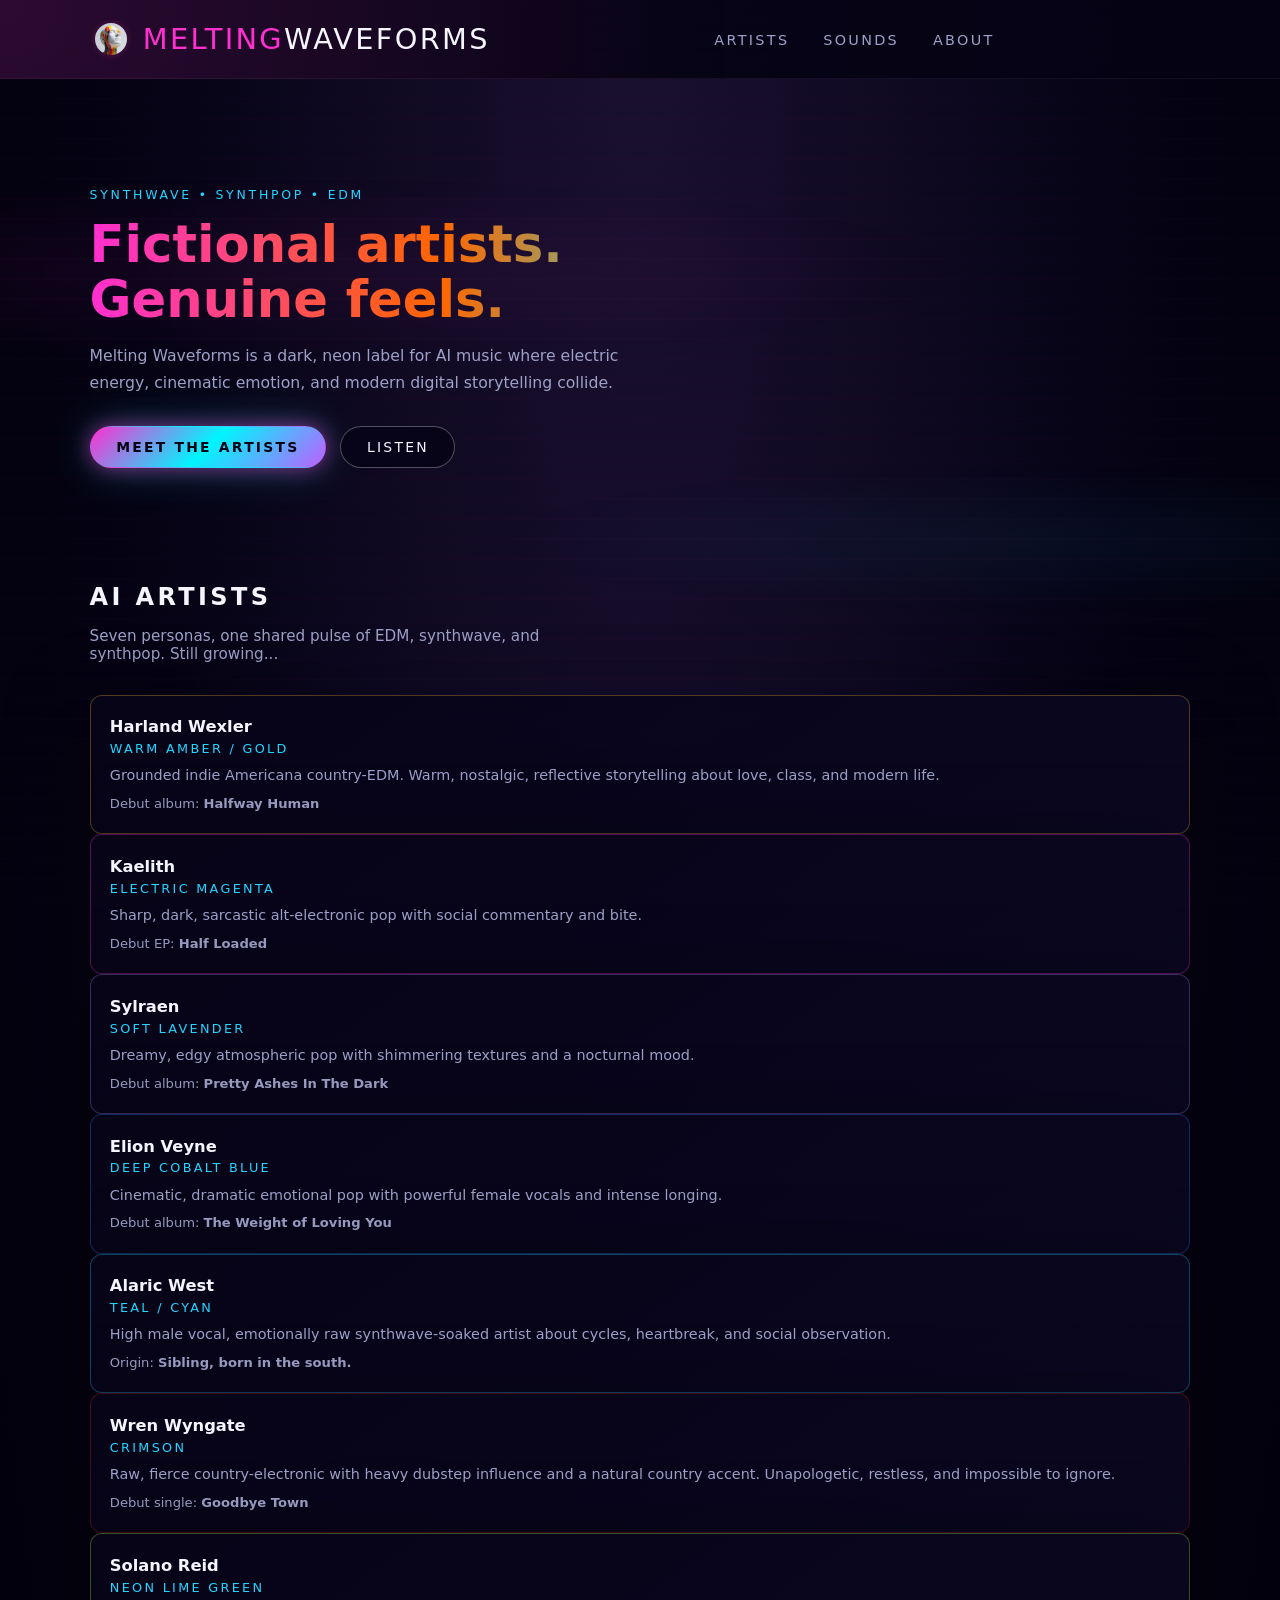
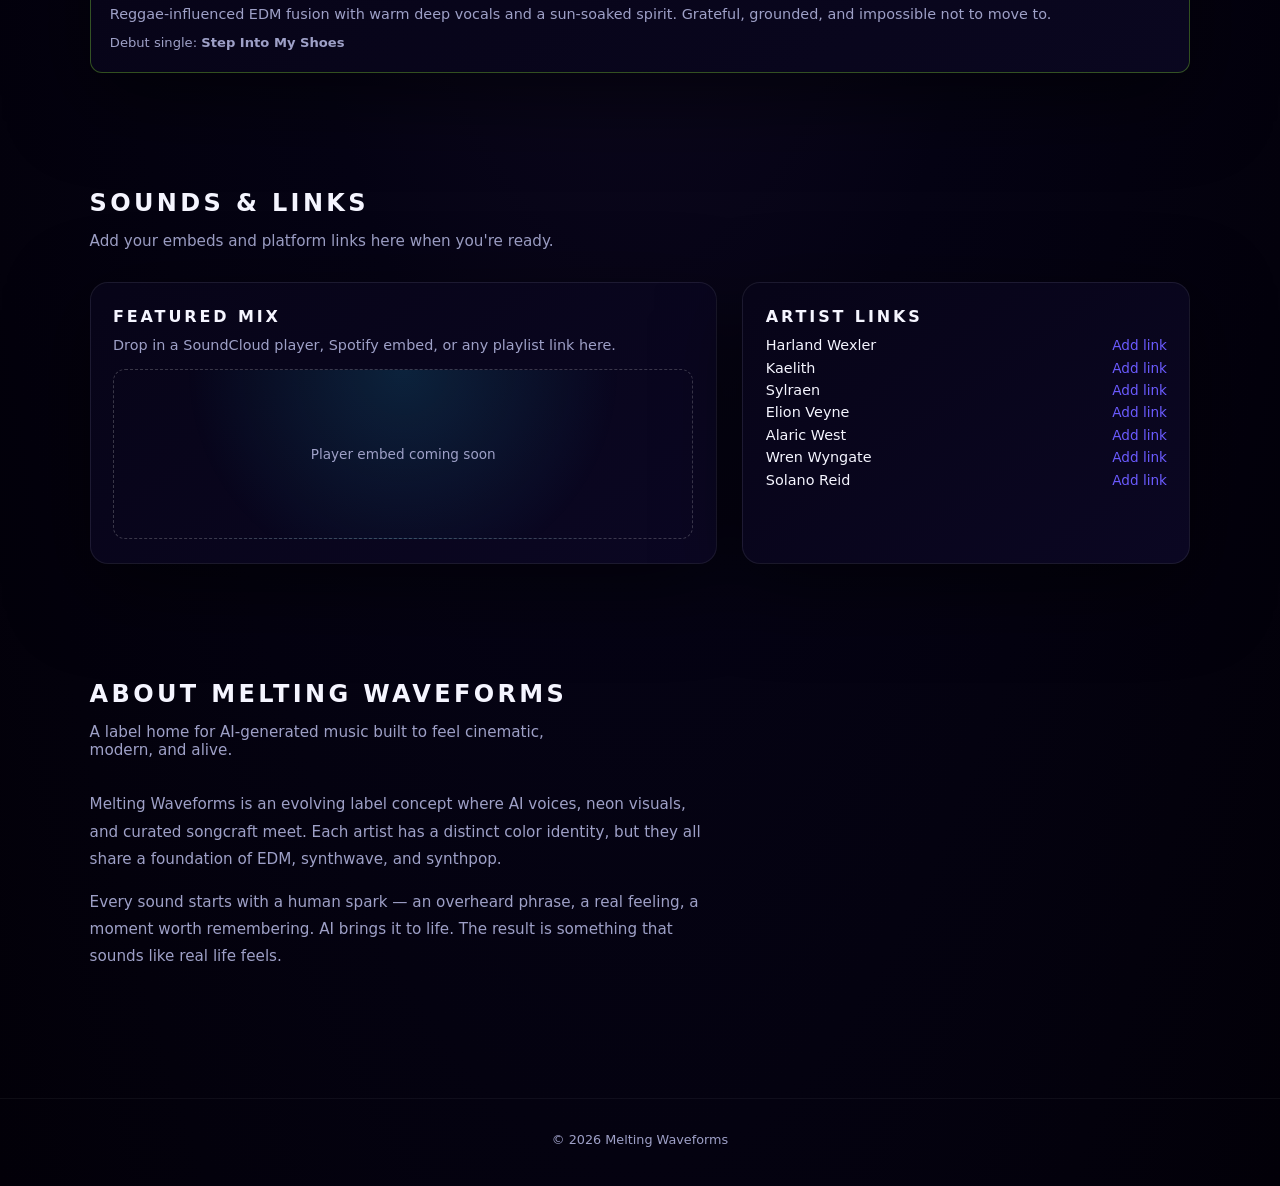
==== index.html @ a0c640c0 "Update index.html" ====
<!DOCTYPE html>
<html lang="en">
<head>
  <meta charset="UTF-8" />
  <meta name="viewport" content="width=device-width, initial-scale=1.0" />
  <title>Melting Waveforms</title>
  <meta name="description" content="Melting Waveforms exists somewhere between neon and static — a fictional(AI) label housing artists who sound like real life feels. Electronic at the core, human at the heart." />
  <link rel="stylesheet" href="styles.css" />
  <link rel="preconnect" href="https://fonts.googleapis.com">
  <link rel="preconnect" href="https://fonts.gstatic.com" crossorigin>
  <link href="https://fonts.googleapis.com/css2?family=Space+Grotesk:wght@400;500;700&family=Oxanium:wght@500;700&display=swap" rel="stylesheet">
</head>
<body>
  <div class="bg-grid"></div>
  <div class="bg-glow bg-glow-1"></div>
  <div class="bg-glow bg-glow-2"></div>

  <header class="site-header">
    <a class="logo" href="#top" aria-label="Melting Waveforms home">
      <img src="logo.png" alt="Melting Waveforms logo" class="logo-img" style="height: 42px; width: auto;" />
      <span>Melting</span> Waveforms
    </a>
    <nav class="nav">
      <a href="#artists">Artists</a>
      <a href="#sounds">Sounds</a>
      <a href="#about">About</a>
    </nav>
  </header>

  <main>
    <section class="hero" id="top">
      <div class="hero-content">
        <p class="tagline">Synthwave • Synthpop • EDM</p>
        <h1 class="hero-title">Fictional artists. Genuine feels.</h1>
        <p class="hero-subtitle">
          Melting Waveforms is a dark, neon label for AI music where electric energy,
          cinematic emotion, and modern digital storytelling collide.
        </p>
        <div class="hero-cta">
          <a class="btn primary" href="#artists">Meet the artists</a>
          <a class="btn ghost" href="#sounds">Listen</a>
        </div>
      </div>
    </section>

    <section class="artists" id="artists">
      <h2 class="section-title">AI Artists</h2>
      <p class="section-subtitle">
        Seven personas, one shared pulse of EDM, synthwave, and synthpop. Still growing...
      </p>

      <a href="harland.html" style="text-decoration: none; color: inherit;">
        <article class="artist-card artist-harland">
        <h3>Harland Wexler</h3>
        <p class="artist-tag">Warm amber / gold</p>
        <p class="artist-desc">
        Grounded indie Americana country-EDM. Warm, nostalgic, reflective storytelling
        about love, class, and modern life.
        </p>
        <p class="artist-meta">Debut album: <strong>Halfway Human</strong></p>
        </article>
      </a>
      <a href="kaelith.html" style="text-decoration: none; color: inherit;">
        <article class="artist-card artist-kaelith">
          <h3>Kaelith</h3>
          <p class="artist-tag">Electric magenta</p>
          <p class="artist-desc">
            Sharp, dark, sarcastic alt-electronic pop with social commentary and bite.
          </p>
          <p class="artist-meta">Debut EP: <strong>Half Loaded</strong></p>
        </article>
        </a>
        
        <article class="artist-card artist-sylraen">
          <h3>Sylraen</h3>
          <p class="artist-tag">Soft lavender</p>
          <p class="artist-desc">
            Dreamy, edgy atmospheric pop with shimmering textures and a nocturnal mood.
          </p>
          <p class="artist-meta">Debut album: <strong>Pretty Ashes In The Dark</strong></p>
        </article>

        <article class="artist-card artist-elion">
          <h3>Elion Veyne</h3>
          <p class="artist-tag">Deep cobalt blue</p>
          <p class="artist-desc">
            Cinematic, dramatic emotional pop with powerful female vocals and intense longing.
          </p>
          <p class="artist-meta">Debut album: <strong>The Weight of Loving You</strong></p>
        </article>
        <a href="alaric.html" style="text-decoration: none; color: inherit;">
        <article class="artist-card artist-alaric">
          <h3>Alaric West</h3>
          <p class="artist-tag">Teal / cyan</p>
          <p class="artist-desc">
            High male vocal, emotionally raw synthwave-soaked artist about cycles, heartbreak,
            and social observation.
          </p>
          <p class="artist-meta">Origin: <strong>Sibling, born in the south.</strong></p>
        </article>
        </a>
        <a href="wren.html" style="text-decoration: none; color: inherit;">
        <article class="artist-card artist-wren">
          <h3>Wren Wyngate</h3>
          <p class="artist-tag">Crimson</p>
          <p class="artist-desc">
            Raw, fierce country-electronic with heavy dubstep influence and a natural
            country accent. Unapologetic, restless, and impossible to ignore.
          </p>
          <p class="artist-meta">Debut single: <strong>Goodbye Town</strong></p>
        </article>
        </a>

        <article class="artist-card artist-solano">
          <h3>Solano Reid</h3>
          <p class="artist-tag">Neon lime green</p>
          <p class="artist-desc">
            Reggae-influenced EDM fusion with warm deep vocals and a sun-soaked spirit.
            Grateful, grounded, and impossible not to move to.
          </p>
          <p class="artist-meta">Debut single: <strong>Step Into My Shoes</strong></p>
        </article>
      </div>
    </section>

    <section class="sounds" id="sounds">
      <h2 class="section-title">Sounds & Links</h2>
      <p class="section-subtitle">
        Add your embeds and platform links here when you're ready.
      </p>

      <div class="sounds-layout">
        <div class="sounds-panel">
          <h3>Featured mix</h3>
          <p>
            Drop in a SoundCloud player, Spotify embed, or any playlist link here.
          </p>
          <div class="player-placeholder">
            <span>Player embed coming soon</span>
          </div>
        </div>

        <div class="link-list">
          <h3>Artist links</h3>
          <ul>
            <li><span>Harland Wexler</span> <a href="#">Add link</a></li>
            <li><span>Kaelith</span> <a href="#">Add link</a></li>
            <li><span>Sylraen</span> <a href="#">Add link</a></li>
            <li><span>Elion Veyne</span> <a href="#">Add link</a></li>
            <li><span>Alaric West</span> <a href="#">Add link</a></li>
            <li><span>Wren Wyngate</span> <a href="#">Add link</a></li>
            <li><span>Solano Reid</span> <a href="#">Add link</a></li>
          </ul>
        </div>
      </div>
    </section>

    <section class="about" id="about">
      <h2 class="section-title">About Melting Waveforms</h2>
      <p class="section-subtitle">
        A label home for AI-generated music built to feel cinematic, modern, and alive.
      </p>
      <p class="about-text">
        Melting Waveforms is an evolving label concept where AI voices, neon visuals,
        and curated songcraft meet. Each artist has a distinct color identity, but they all
        share a foundation of EDM, synthwave, and synthpop.
      </p>
      <p class="about-text">
        Every sound starts with a human spark — an overheard phrase, a real feeling,
        a moment worth remembering. AI brings it to life. The result is something that
        sounds like real life feels.
      </p>
    </section>
  </main>

  <footer class="site-footer">
    <p>© <span id="year"></span> Melting Waveforms</p>
  </footer>

  <script>
    document.getElementById('year').textContent = new Date().getFullYear();

    const glow = document.createElement('div');
    glow.style.cssText = `
      position: fixed;
      width: 320px;
      height: 320px;
      border-radius: 50%;
      pointer-events: none;
      z-index: 9999;
      transform: translate(-50%, -50%);
      background: radial-gradient(circle, rgba(255,47,208,0.12) 0%, rgba(107,91,255,0.07) 40%, transparent 70%);
      transition: opacity 0.3s ease;
      opacity: 0;
    `;
    document.body.appendChild(glow);

    document.addEventListener('mousemove', (e) => {
      glow.style.left = e.clientX + 'px';
      glow.style.top = e.clientY + 'px';
      glow.style.opacity = '1';
    });

    document.addEventListener('mouseleave', () => {
      glow.style.opacity = '0';
    });
  </script>
</body>
</html>
---- styles.css ----
:root {
  --bg: #050314;
  --bg-alt: #09071f;
  --accent-1: #ff2fd0;
  --accent-2: #6b5bff;
  --accent-3: #23d5ff;
  --text: #f5f5ff;
  --muted: #9ea0c7;
  --border-subtle: rgba(255, 255, 255, 0.08);
  --radius-lg: 18px;
  --radius-md: 12px;
  --radius-pill: 999px;
  --shadow-soft: 0 24px 80px rgba(0, 0, 0, 0.55);
  --blur: 18px;
}

*,
*::before,
*::after {
  box-sizing: border-box;
}

html, body {
  margin: 0;
  padding: 0;
}

body {
  min-height: 100vh;
  font-family: system-ui, -apple-system, BlinkMacSystemFont, "Segoe UI", sans-serif;
  background: radial-gradient(ellipse at top, #1a1030 0%, #050314 55%, #020008 100%);
  color: var(--text);
  overflow-x: hidden;
}

/* Waveform background */
.bg-grid {
  position: fixed;
  inset: 0;
  pointer-events: none;
  z-index: -3;
  overflow: hidden;
}

.bg-grid::before {
  content: "";
  position: absolute;
  inset: 0;
  background:
    repeating-linear-gradient(
      180deg,
      transparent 0px,
      transparent 18px,
      rgba(255, 47, 208, 0.015) 18px,
      rgba(255, 47, 208, 0.015) 20px
    );
}

.bg-grid::after {
  content: "";
  position: absolute;
  inset: 0;
  background-image:
    radial-gradient(ellipse 80% 15% at 20% 30%, rgba(255,47,208,0.06) 0%, transparent 70%),
    radial-gradient(ellipse 60% 12% at 80% 60%, rgba(35,213,255,0.05) 0%, transparent 70%),
    radial-gradient(ellipse 70% 10% at 50% 80%, rgba(107,91,255,0.04) 0%, transparent 70%);
}

.bg-glow {
  display: none;
}

/* Header */
.site-header {
  position: sticky;
  top: 0;
  z-index: 20;
  display: grid;
  grid-template-columns: auto 1fr;
  align-items: center;
  padding: 18px 7vw;
  backdrop-filter: blur(18px);
  background: radial-gradient(circle at top left, rgba(255, 47, 208, 0.16), transparent 55%),
              linear-gradient(to right, rgba(5, 3, 20, 0.96), rgba(5, 3, 20, 0.9));
  border-bottom: 1px solid rgba(255, 255, 255, 0.05);
}

.nav {
  text-align: center;
}

.logo {
  font-family: system-ui, -apple-system, "Segoe UI", sans-serif;
  font-size: 1.8rem;
  letter-spacing: 0.08em;
  text-transform: uppercase;
  color: var(--text);
  text-decoration: none;
  display: flex;
  align-items: center;
}

.logo span {
  color: var(--accent-1);
}

@keyframes logoPulse {
  0%   { box-shadow: 0 0 18px rgba(255,47,208,0.6); }
  33%  { box-shadow: 0 0 25px rgba(0,245,255,0.8); }
  66%  { box-shadow: 0 0 20px rgba(107,91,255,0.7); }
  100% { box-shadow: 0 0 18px rgba(255,47,208,0.6); }
}

.logo-img {
  height: 52px;
  width: auto;
  vertical-align: middle;
  margin-right: 0.7rem;
  border-radius: 50%;
  background: radial-gradient(circle, rgba(255,47,208,0.35), rgba(5,3,20,0.95));
  padding: 5px;
  animation: logoPulse 3s ease-in-out infinite;
}

.nav a {
  margin-left: 1.8rem;
  font-size: 0.9rem;
  text-decoration: none;
  text-transform: uppercase;
  letter-spacing: 0.16em;
  color: var(--muted);
  position: relative;
  transition: color 0.2s ease;
}

.nav a::after {
  content: "";
  position: absolute;
  left: 0;
  bottom: -6px;
  width: 0;
  height: 2px;
  border-radius: 999px;
  background: linear-gradient(90deg, var(--accent-1), var(--accent-3));
  transition: width 0.22s ease-out;
}

.nav a:hover {
  color: var(--text);
}

.nav a:hover::after {
  width: 100%;
}

/* Hero */
main {
  padding: 0 7vw 72px;
}

.hero {
  padding: 96px 0 80px;
  display: flex;
  align-items: center;
}

.hero-content {
  max-width: 700px;
}

.tagline {
  text-transform: uppercase;
  letter-spacing: 0.22em;
  font-size: 0.78rem;
  color: var(--accent-3);
  margin-bottom: 0.9rem;
}

.hero-title {
  font-family: system-ui, -apple-system, "Segoe UI", sans-serif;
  font-weight: 700;
  font-size: clamp(2.4rem, 4vw, 3.6rem);
  line-height: 1.08;
  margin: 0 0 1rem;
  background: linear-gradient(90deg, #ff2fd0, #ff6600, #00f5ff);
  -webkit-background-clip: text;
  background-clip: text;
  color: transparent;
}

.hero-subtitle {
  font-size: 0.98rem;
  line-height: 1.7;
  color: var(--muted);
  max-width: 540px;
}

.hero-cta {
  display: flex;
  flex-wrap: wrap;
  gap: 0.9rem;
  margin-top: 1.8rem;
}

.btn {
  display: inline-flex;
  align-items: center;
  justify-content: center;
  padding: 0.75rem 1.6rem;
  border-radius: var(--radius-pill);
  border: 1px solid transparent;
  font-size: 0.87rem;
  letter-spacing: 0.16em;
  text-transform: uppercase;
  text-decoration: none;
  cursor: pointer;
  transition: transform 0.15s ease, box-shadow 0.15s ease, background 0.2s ease, border-color 0.2s ease, color 0.2s ease;
}

.btn.primary {
  background: linear-gradient(135deg, #ff2fd0, #00f5ff, #bf5fff);
  color: #050314;
  box-shadow: 0 0 20px rgba(255,47,208,0.5), 0 0 40px rgba(0,245,255,0.3);
  font-weight: 700;
}

.btn.primary:hover {
  transform: translateY(-2px);
  box-shadow: 0 0 30px rgba(255,47,208,0.7), 0 0 60px rgba(0,245,255,0.4);
}

.btn.ghost {
  border-color: rgba(255, 255, 255, 0.3);
  color: var(--text);
  background: rgba(7, 4, 24, 0.9);
}

.btn.ghost:hover {
  background: rgba(16, 9, 45, 0.95);
  border-color: var(--accent-2);
}

/* Sections */
.section-title {
  font-family: system-ui, -apple-system, "Segoe UI", sans-serif;
  font-size: 1.5rem;
  letter-spacing: 0.14em;
  text-transform: uppercase;
  margin-bottom: 0.5rem;
}

.section-subtitle {
  font-size: 0.95rem;
  color: var(--muted);
  max-width: 520px;
  margin-bottom: 2rem;
}

/* Artists */
.artists {
  padding: 16px 0 64px;
}

.artist-grid {
  display: grid;
  grid-template-columns: repeat(auto-fit, minmax(210px, 1fr));
  gap: 1.4rem;
}

.artist-card {
  padding: 1.35rem 1.2rem 1.4rem;
  border-radius: var(--radius-md);
  background: linear-gradient(145deg, rgba(7, 4, 24, 0.98), rgba(10, 7, 32, 0.98));
  border: 1px solid var(--border-subtle);
  box-shadow: var(--shadow-soft);
  position: relative;
  overflow: hidden;
  transition: transform 0.2s ease, box-shadow 0.2s ease;
}

/* Individual artist card colors */
.artist-harland {
  border-color: rgba(255, 180, 50, 0.3);
}
.artist-harland:hover {
  box-shadow: 0 0 30px rgba(255, 180, 50, 0.2);
}

.artist-kaelith {
  border-color: rgba(255, 47, 208, 0.3);
}
.artist-kaelith:hover {
  box-shadow: 0 0 30px rgba(255, 47, 208, 0.2);
}

.artist-sylraen {
  border-color: rgba(180, 130, 255, 0.3);
}
.artist-sylraen:hover {
  box-shadow: 0 0 30px rgba(180, 130, 255, 0.2);
}

.artist-elion {
  border-color: rgba(35, 130, 255, 0.3);
}
.artist-elion:hover {
  box-shadow: 0 0 30px rgba(35, 130, 255, 0.2);
}

.artist-alaric {
  border-color: rgba(35, 213, 255, 0.3);
}
.artist-alaric:hover {
  box-shadow: 0 0 30px rgba(35, 213, 255, 0.2);
}

.artist-wren {
  border-color: rgba(200, 30, 30, 0.3);
}
.artist-wren:hover {
  box-shadow: 0 0 30px rgba(200, 30, 30, 0.2);
}

.artist-solano {
  border-color: rgba(150, 255, 50, 0.3);
}
.artist-solano:hover {
  box-shadow: 0 0 30px rgba(150, 255, 50, 0.2);
}

.artist-card:hover {
  transform: translateY(-3px);
}

.artist-card h3 {
  margin: 0 0 0.3rem;
  font-size: 1.02rem;
}

.artist-tag {
  margin: 0 0 0.7rem;
  font-size: 0.8rem;
  text-transform: uppercase;
  letter-spacing: 0.18em;
  color: var(--accent-3);
}

.artist-desc {
  margin: 0 0 0.8rem;
  font-size: 0.9rem;
  color: var(--muted);
}

.artist-meta {
  font-size: 0.82rem;
  color: var(--muted);
  margin: 0;
}

/* Sounds */
.sounds {
  padding: 32px 0 64px;
}

.sounds-layout {
  display: grid;
  grid-template-columns: minmax(0, 1.4fr) minmax(0, 1fr);
  gap: 1.6rem;
}

.sounds-panel,
.link-list {
  border-radius: var(--radius-lg);
  background: linear-gradient(145deg, rgba(7, 4, 24, 0.98), rgba(11, 7, 35, 0.98));
  border: 1px solid var(--border-subtle);
  box-shadow: var(--shadow-soft);
  padding: 1.5rem 1.4rem;
}

.sounds-panel h3,
.link-list h3 {
  margin: 0 0 0.7rem;
  font-size: 1rem;
  text-transform: uppercase;
  letter-spacing: 0.18em;
}

.sounds-panel p {
  margin: 0 0 1rem;
  font-size: 0.9rem;
  color: var(--muted);
}

.player-placeholder {
  border-radius: var(--radius-md);
  border: 1px dashed rgba(255, 255, 255, 0.2);
  min-height: 170px;
  display: flex;
  align-items: center;
  justify-content: center;
  color: var(--muted);
  font-size: 0.85rem;
  background: radial-gradient(circle at top, rgba(35, 213, 255, 0.14), transparent 65%);
}

.link-list ul {
  list-style: none;
  padding: 0;
  margin: 0.3rem 0 0;
  display: grid;
  gap: 0.4rem;
}

.link-list li {
  display: flex;
  justify-content: space-between;
  font-size: 0.9rem;
  color: var(--muted);
}

.link-list span {
  color: var(--text);
}

.link-list a {
  color: var(--accent-2);
  text-decoration: none;
  font-size: 0.85rem;
}

.link-list a:hover {
  text-decoration: underline;
}

/* About */
.about {
  padding: 32px 0 40px;
}

.about-text {
  max-width: 620px;
  font-size: 0.95rem;
  color: var(--muted);
  line-height: 1.8;
}

/* Footer */
.site-footer {
  padding: 20px 7vw 26px;
  border-top: 1px solid rgba(255, 255, 255, 0.05);
  font-size: 0.8rem;
  color: var(--muted);
  text-align: center;
}

/* Responsive */
@media (max-width: 800px) {
  .site-header {
    padding-inline: 5vw;
  }

  main {
    padding-inline: 5vw;
  }

  .hero {
    padding-top: 72px;
  }

  .nav a {
    margin-left: 1.1rem;
    font-size: 0.78rem;
  }

  .sounds-layout {
    grid-template-columns: 1fr;
  }
}

@media (max-width: 560px) {
  .site-header {
    grid-template-columns: 1fr;
    justify-items: center;
    gap: 0.6rem;
  }

  .nav a {
    margin-left: 0;
    margin-right: 1.1rem;
  }

  .hero-cta {
    flex-direction: column;
    align-items: flex-start;
  }
}
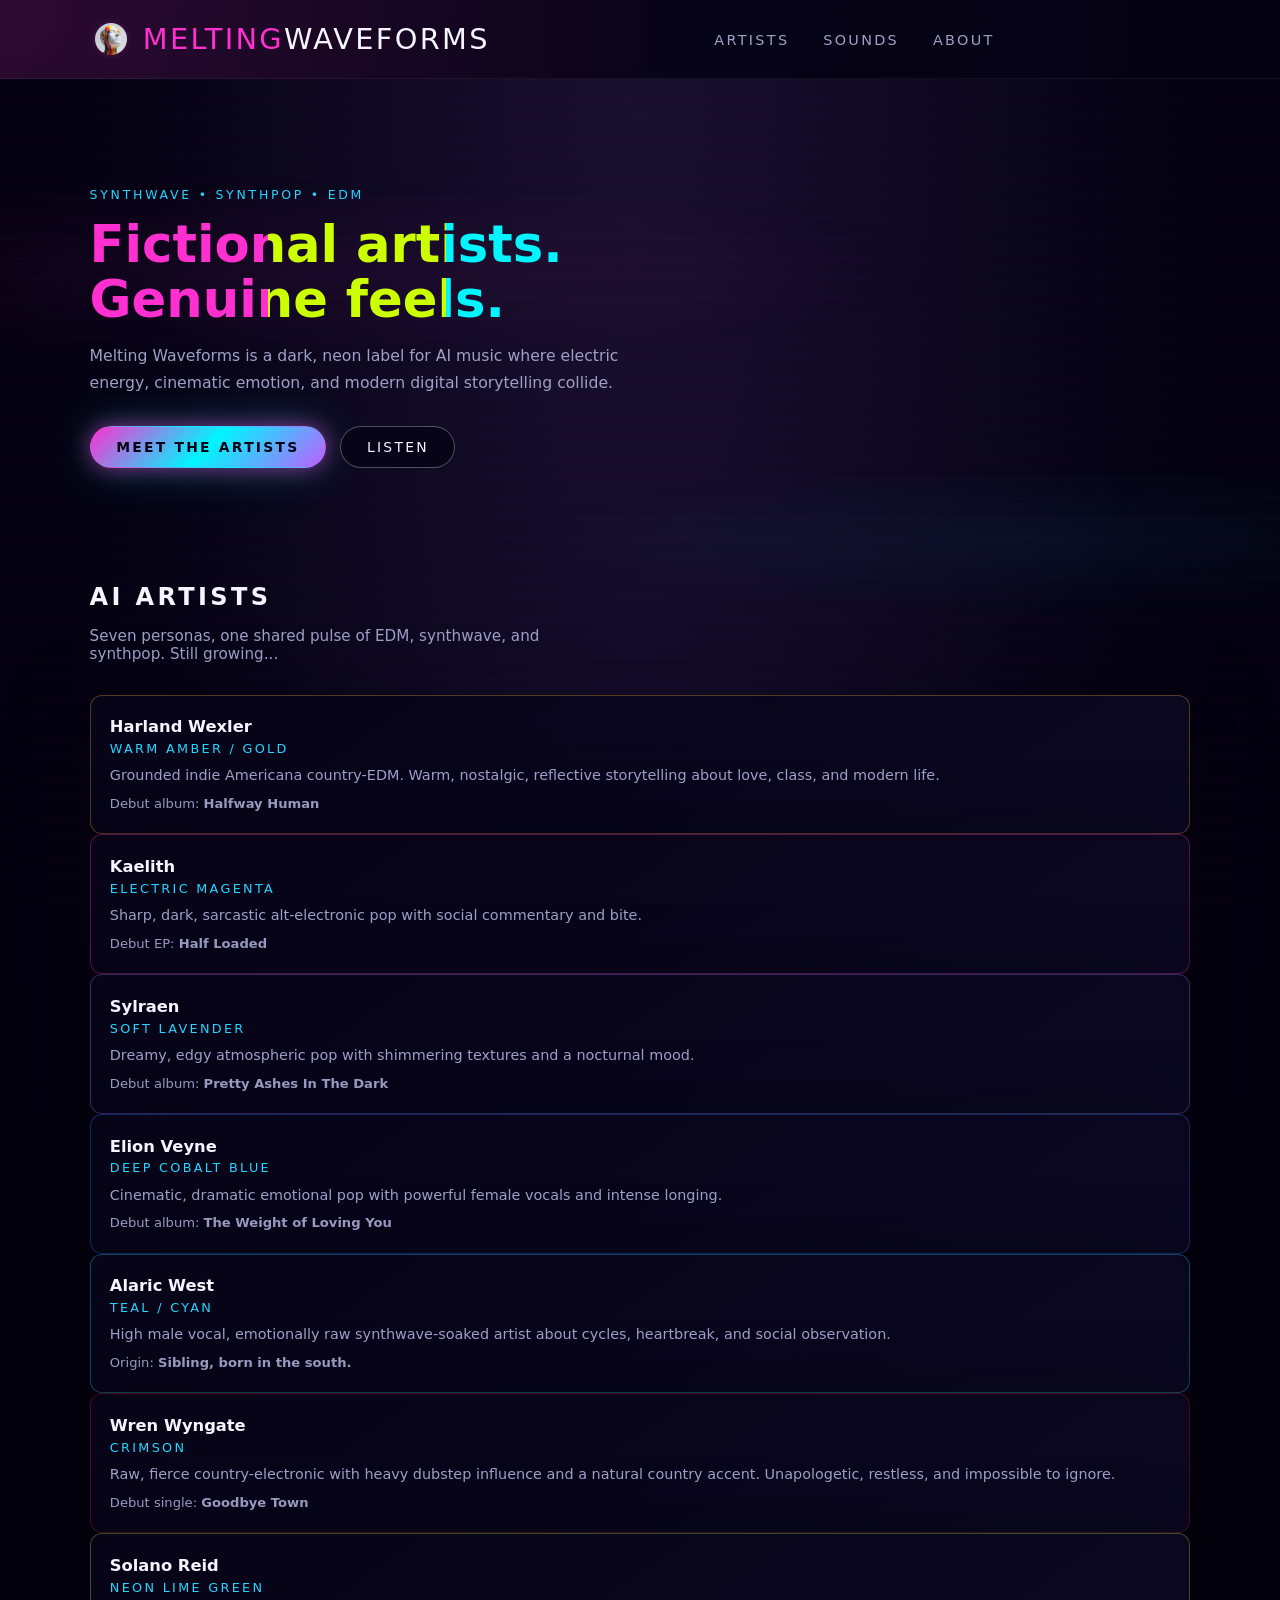
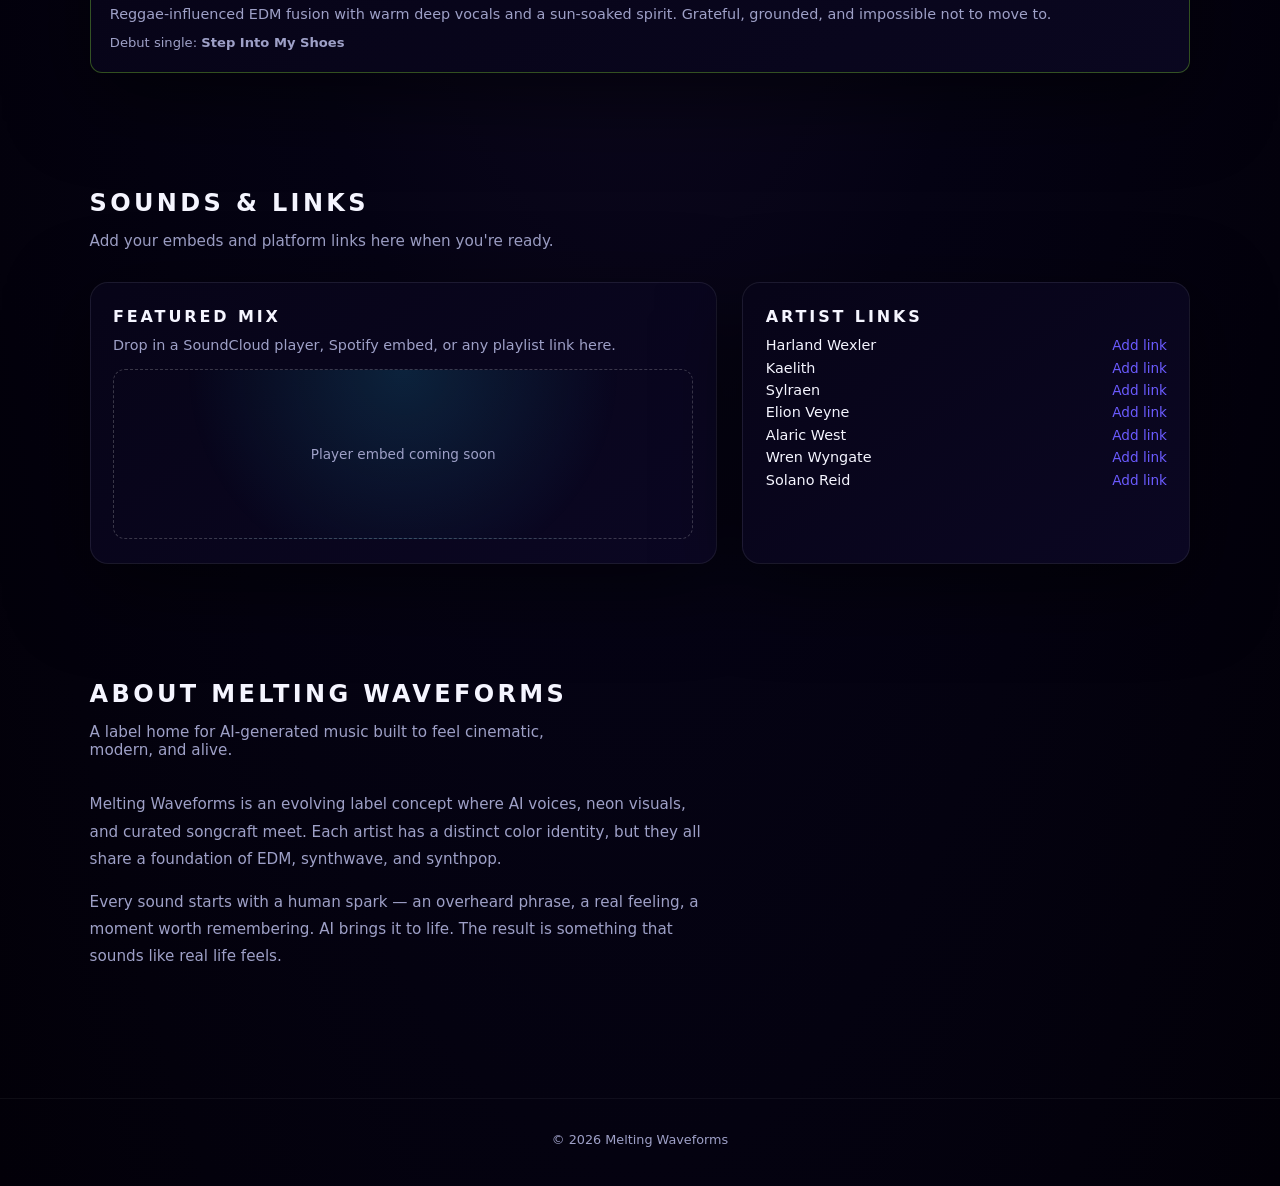
==== commit 14b2f8ec: "Update index.html" ====
--- a/index.html
+++ b/index.html
@@ -31,7 +31,7 @@
     <section class="hero" id="top">
       <div class="hero-content">
         <p class="tagline">Synthwave • Synthpop • EDM</p>
-        <h1 class="hero-title">Fictional artists. Genuine feels.</h1>
+        <h1 class="hero-title">Fictional artists. <br>Genuine feels.</h1>
         <p class="hero-subtitle">
           Melting Waveforms is a dark, neon label for AI music where electric energy,
           cinematic emotion, and modern digital storytelling collide.
--- a/styles.css
+++ b/styles.css
@@ -182,7 +182,13 @@
   font-size: clamp(2.4rem, 4vw, 3.6rem);
   line-height: 1.08;
   margin: 0 0 1rem;
-  background: linear-gradient(90deg, #ff2fd0, #ff6600, #00f5ff);
+  background: linear-gradient(90deg, 
+  #ff2fd0 0%, 
+  #ff2fd0 33%, 
+  #ccff00 33%, 
+  #ccff00 66%, 
+  #00f5ff 66%, 
+  #00f5ff 100%);
   -webkit-background-clip: text;
   background-clip: text;
   color: transparent;
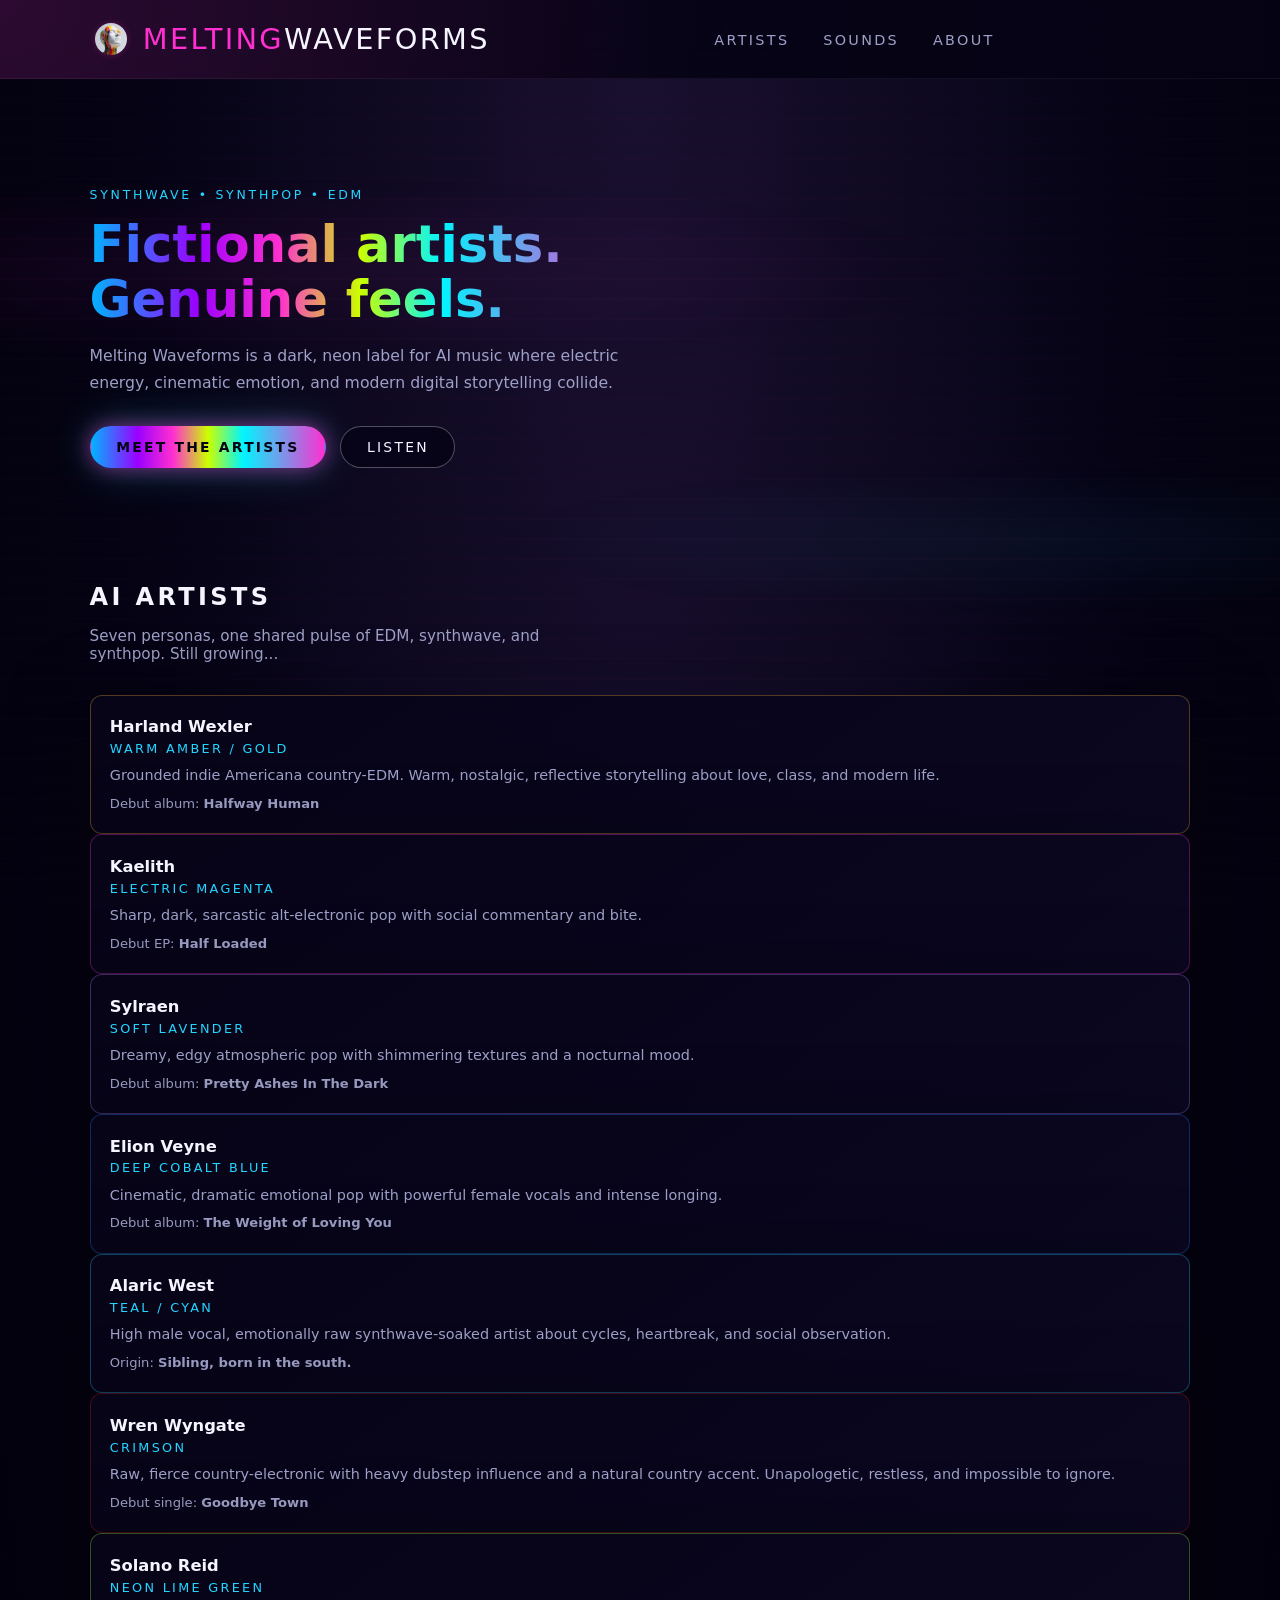
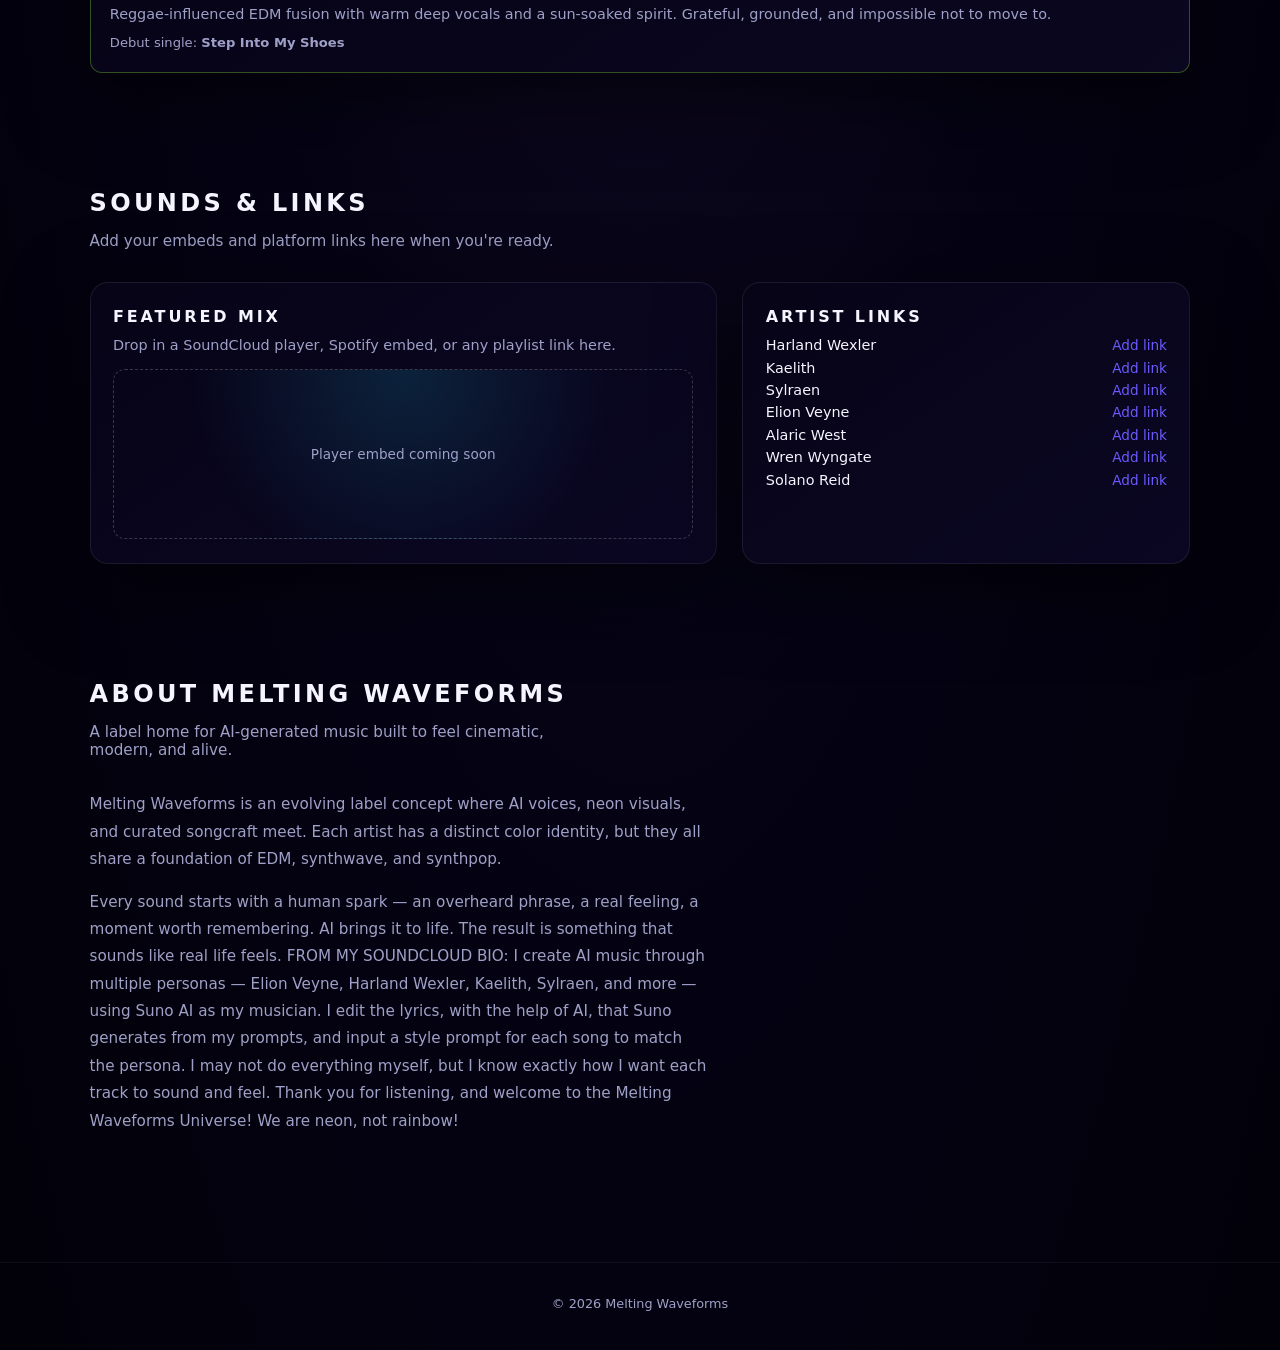
==== commit 4b0b50ab: "Update index.html added more about me info" ====
--- a/index.html
+++ b/index.html
@@ -110,7 +110,7 @@
           <p class="artist-meta">Debut single: <strong>Goodbye Town</strong></p>
         </article>
         </a>
-
+        <a href="solano.html" style="text-decoration: none; color: inherit;">
         <article class="artist-card artist-solano">
           <h3>Solano Reid</h3>
           <p class="artist-tag">Neon lime green</p>
@@ -120,6 +120,7 @@
           </p>
           <p class="artist-meta">Debut single: <strong>Step Into My Shoes</strong></p>
         </article>
+        </a>
       </div>
     </section>
 
@@ -169,6 +170,11 @@
         Every sound starts with a human spark — an overheard phrase, a real feeling,
         a moment worth remembering. AI brings it to life. The result is something that
         sounds like real life feels.
+        FROM MY SOUNDCLOUD BIO:
+        I create AI music through multiple personas — Elion Veyne, Harland Wexler, Kaelith, Sylraen, and more — using Suno AI as my musician. 
+        I edit the lyrics, with the help of AI, that Suno generates from my prompts, and input a style prompt for each song to match the persona. 
+        I may not do everything myself, but I know exactly how I want each track to sound and feel. 
+        Thank you for listening, and welcome to the Melting Waveforms Universe! We are neon, not rainbow!
       </p>
     </section>
   </main>
--- a/styles.css
+++ b/styles.css
@@ -105,10 +105,13 @@
 }
 
 @keyframes logoPulse {
-  0%   { box-shadow: 0 0 18px rgba(255,47,208,0.6); }
-  33%  { box-shadow: 0 0 25px rgba(0,245,255,0.8); }
-  66%  { box-shadow: 0 0 20px rgba(107,91,255,0.7); }
-  100% { box-shadow: 0 0 18px rgba(255,47,208,0.6); }
+  0%   { box-shadow: 0 0 20px rgba(255,47,208,0.8); }
+  16%  { box-shadow: 0 0 25px rgba(255,102,0,0.8); }
+  33%  { box-shadow: 0 0 25px rgba(204,255,0,0.8); }
+  50%  { box-shadow: 0 0 25px rgba(0,245,255,0.8); }
+  66%  { box-shadow: 0 0 25px rgba(107,91,255,0.8); }
+  83%  { box-shadow: 0 0 25px rgba(255,47,208,0.8); }
+  100% { box-shadow: 0 0 20px rgba(255,102,0,0.8); }
 }
 
 .logo-img {
@@ -183,12 +186,13 @@
   line-height: 1.08;
   margin: 0 0 1rem;
   background: linear-gradient(90deg, 
-  #ff2fd0 0%, 
-  #ff2fd0 33%, 
-  #ccff00 33%, 
-  #ccff00 66%, 
-  #00f5ff 66%, 
-  #00f5ff 100%);
+    #00b4ff 0%,
+    #9b00ff 20%,
+    #ff2fd0 35%,
+    #ccff00 50%,
+    #00f5ff 65%,
+    #ff2fd0 100%
+  );
   -webkit-background-clip: text;
   background-clip: text;
   color: transparent;
@@ -224,7 +228,14 @@
 }
 
 .btn.primary {
-  background: linear-gradient(135deg, #ff2fd0, #00f5ff, #bf5fff);
+  background: linear-gradient(90deg,
+    #00b4ff 0%,
+    #9b00ff 20%,
+    #ff2fd0 35%,
+    #ccff00 50%,
+    #00f5ff 65%,
+    #ff2fd0 100%
+  );
   color: #050314;
   box-shadow: 0 0 20px rgba(255,47,208,0.5), 0 0 40px rgba(0,245,255,0.3);
   font-weight: 700;
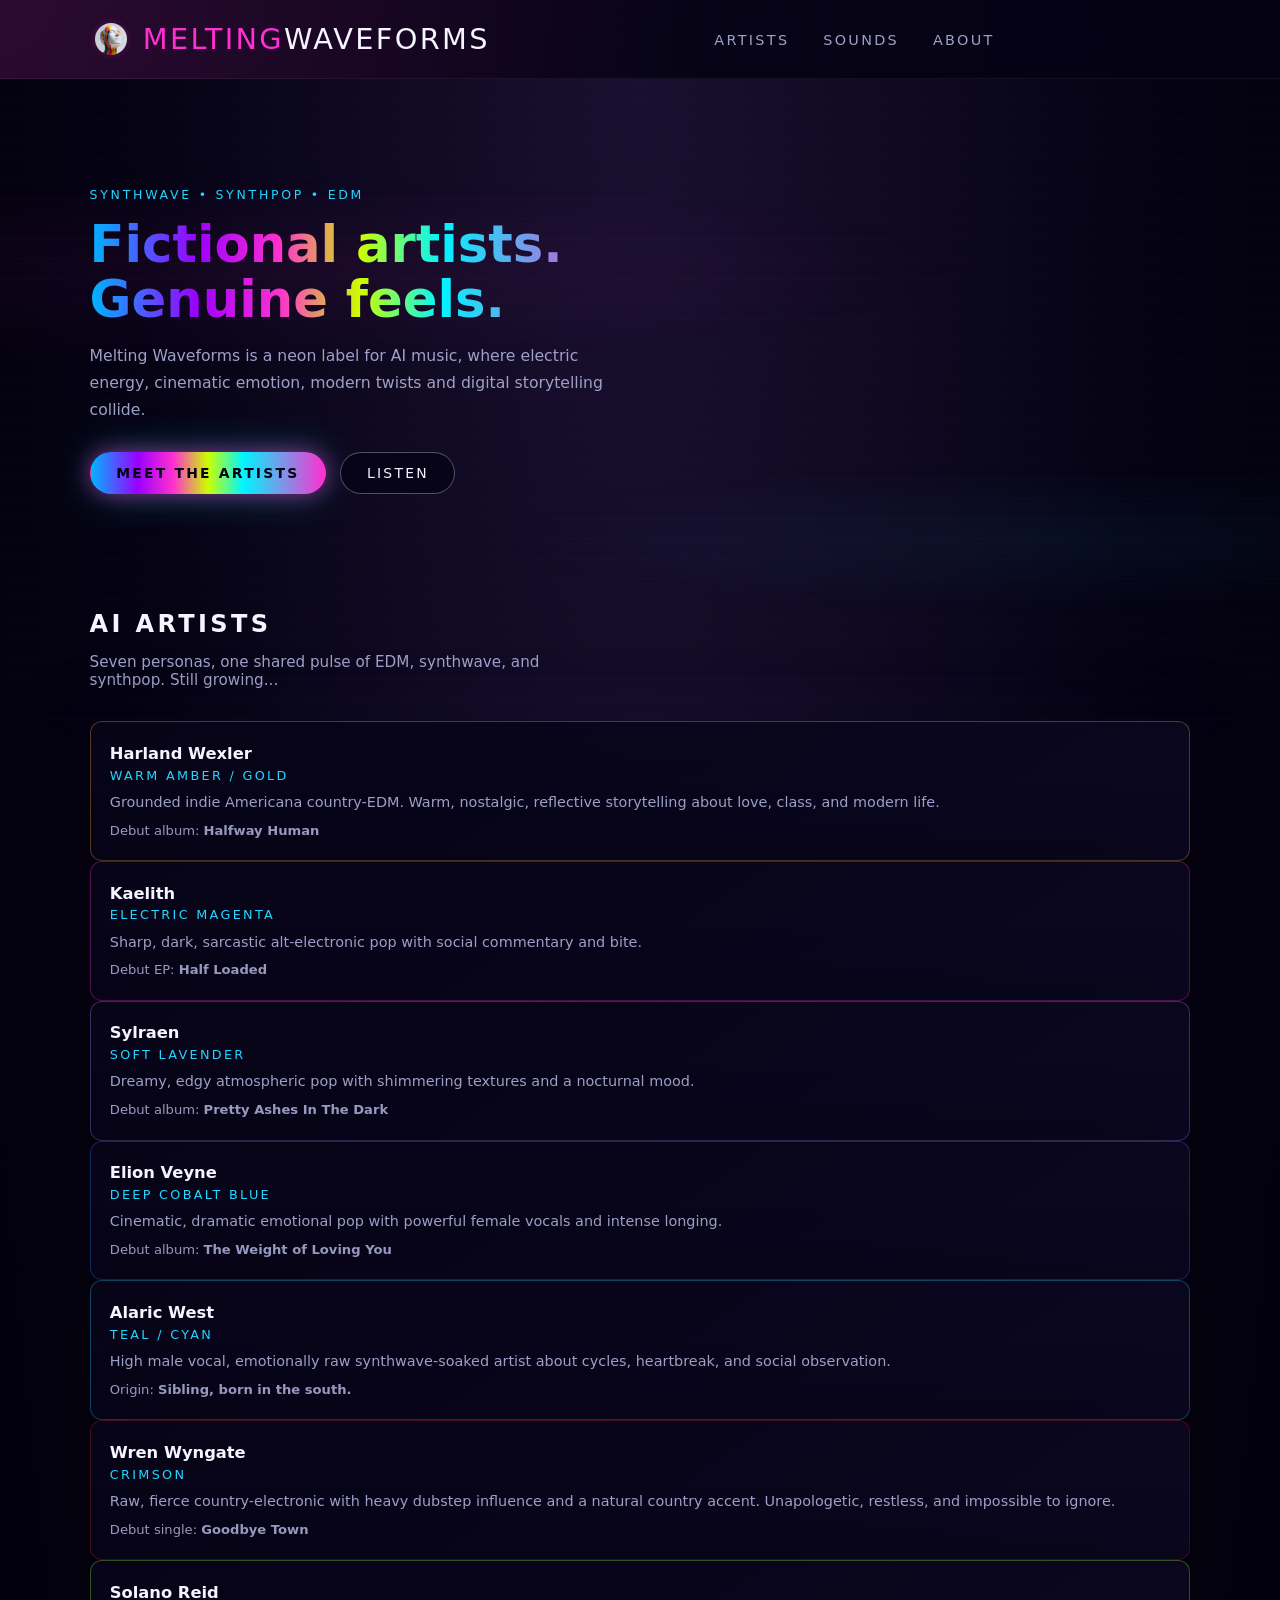
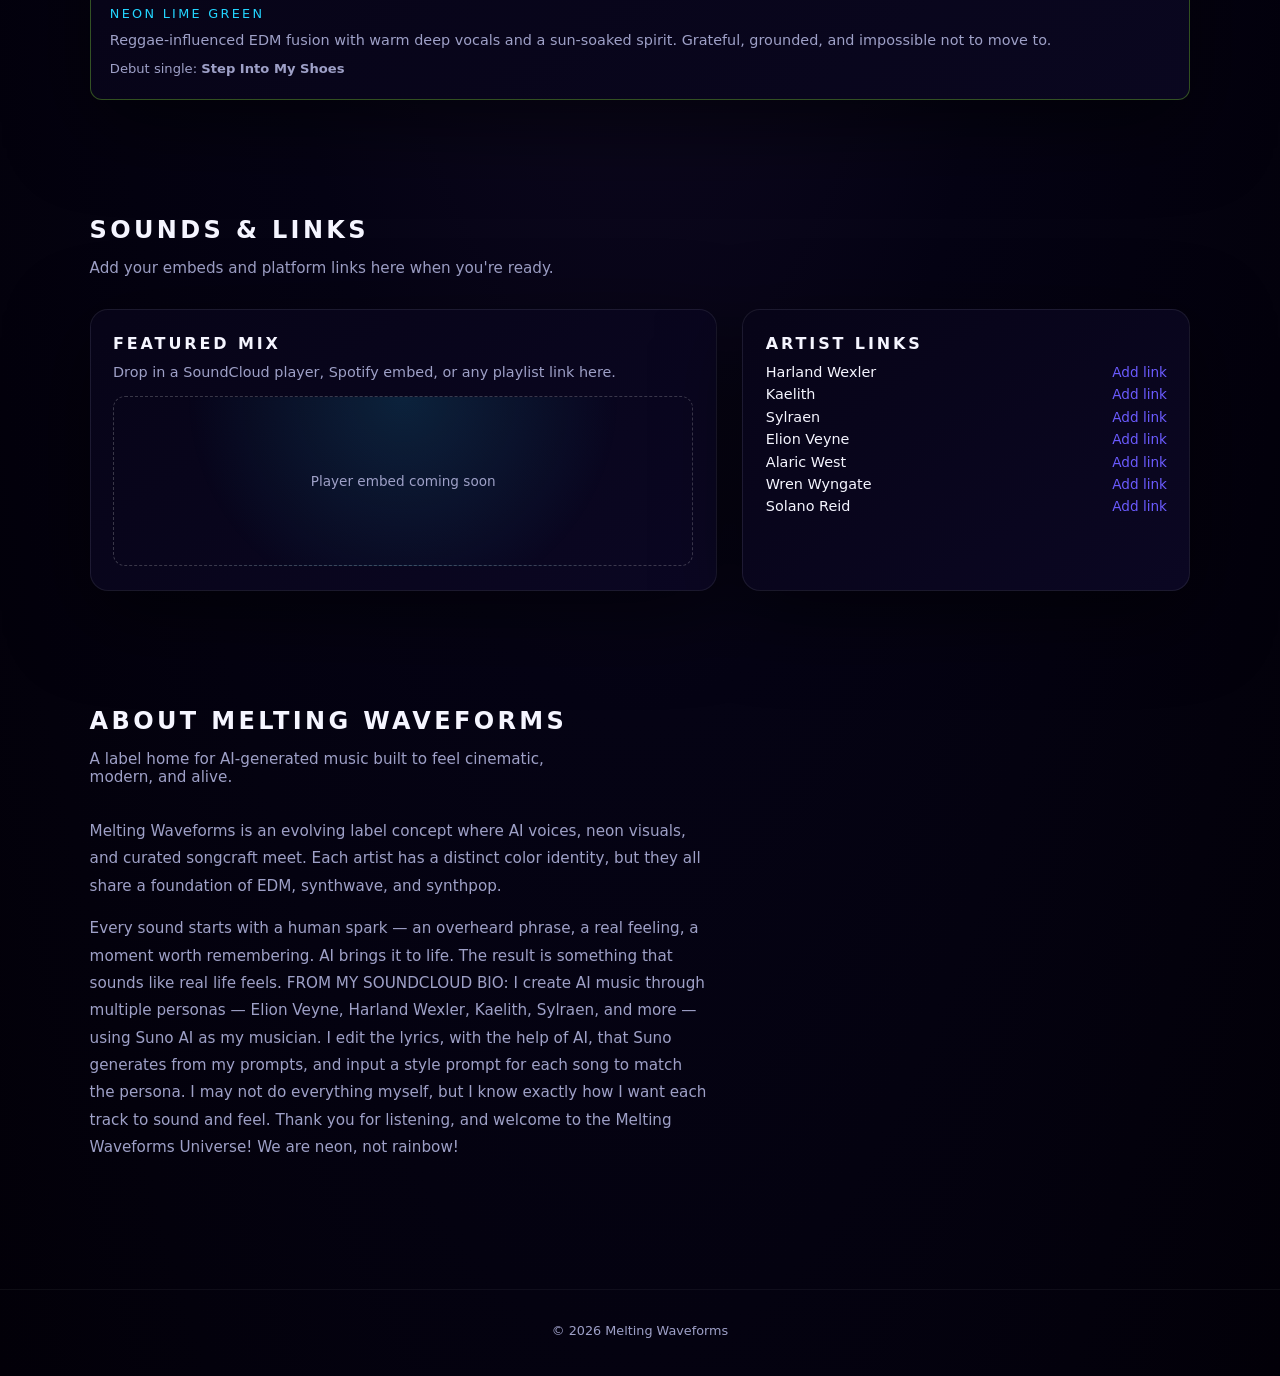
==== commit 8b10d6af: "Update index.html" ====
--- a/index.html
+++ b/index.html
@@ -33,8 +33,8 @@
         <p class="tagline">Synthwave • Synthpop • EDM</p>
         <h1 class="hero-title">Fictional artists. <br>Genuine feels.</h1>
         <p class="hero-subtitle">
-          Melting Waveforms is a dark, neon label for AI music where electric energy,
-          cinematic emotion, and modern digital storytelling collide.
+          Melting Waveforms is a neon label for AI music, where electric energy,
+          cinematic emotion, modern twists and digital storytelling collide.
         </p>
         <div class="hero-cta">
           <a class="btn primary" href="#artists">Meet the artists</a>
--- a/styles.css
+++ b/styles.css
@@ -165,10 +165,26 @@
   padding: 96px 0 80px;
   display: flex;
   align-items: center;
+  position: relative;
+}
+
+.hero::before {
+  content: "";
+  position: absolute;
+  inset: 0;
+  background-image: url('header_background.png');
+  background-size: cover;
+  background-position: center;
+  background-repeat: no-repeat;
+  opacity: 0.4;
+  pointer-events: none;
+  z-index: 0;
 }
 
 .hero-content {
   max-width: 700px;
+  position: relative;
+  z-index: 1;
 }
 
 .tagline {
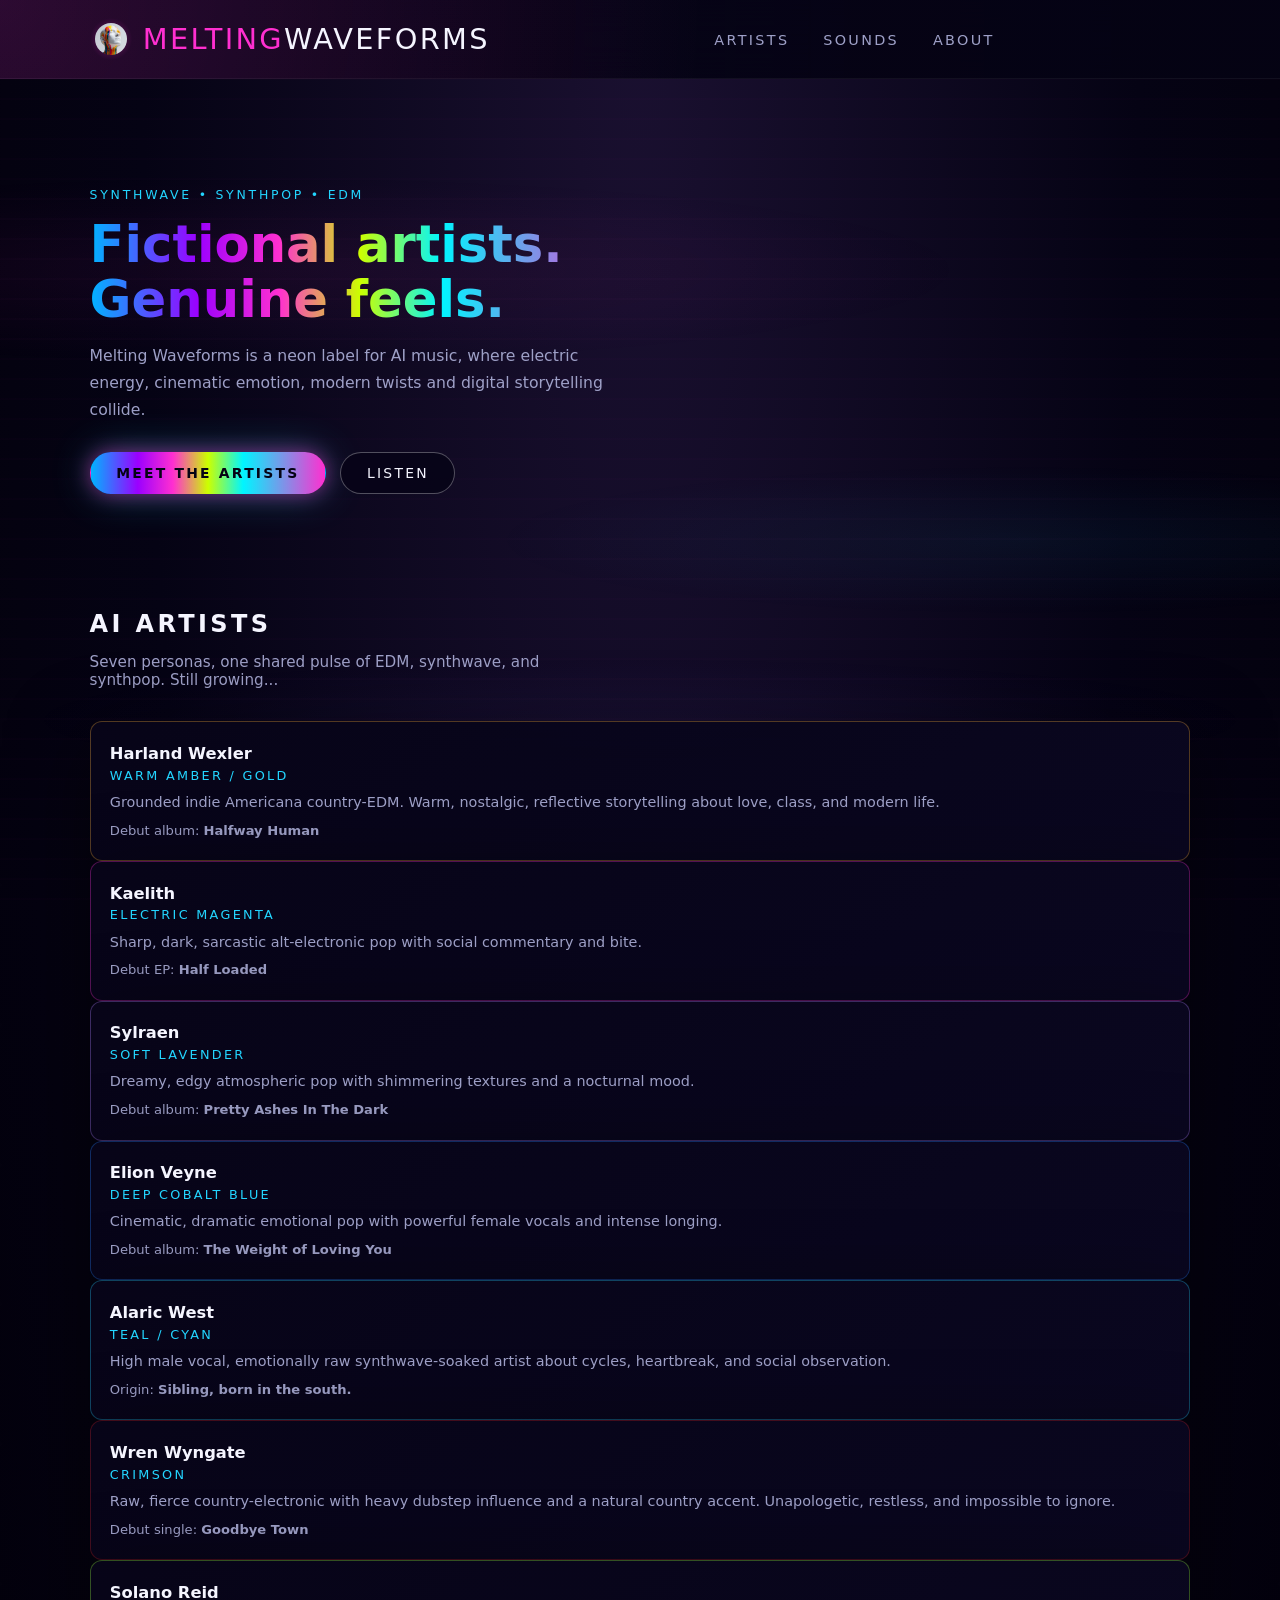
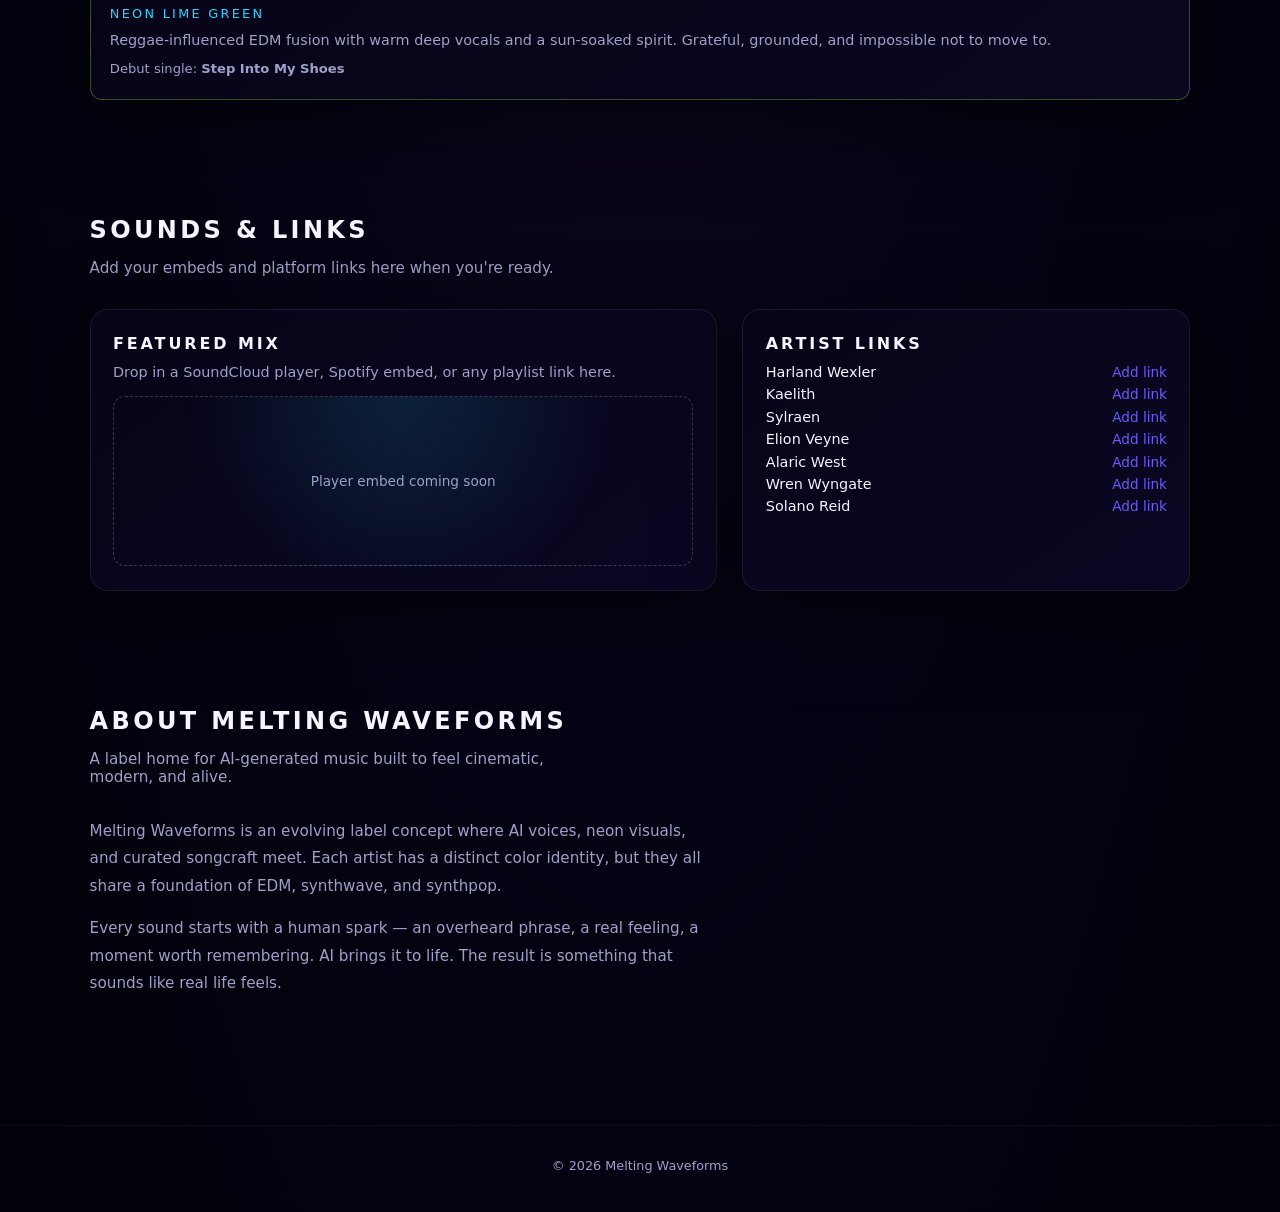
==== commit 1a672153: "Update index.html" ====
--- a/index.html
+++ b/index.html
@@ -170,11 +170,6 @@
         Every sound starts with a human spark — an overheard phrase, a real feeling,
         a moment worth remembering. AI brings it to life. The result is something that
         sounds like real life feels.
-        FROM MY SOUNDCLOUD BIO:
-        I create AI music through multiple personas — Elion Veyne, Harland Wexler, Kaelith, Sylraen, and more — using Suno AI as my musician. 
-        I edit the lyrics, with the help of AI, that Suno generates from my prompts, and input a style prompt for each song to match the persona. 
-        I may not do everything myself, but I know exactly how I want each track to sound and feel. 
-        Thank you for listening, and welcome to the Melting Waveforms Universe! We are neon, not rainbow!
       </p>
     </section>
   </main>
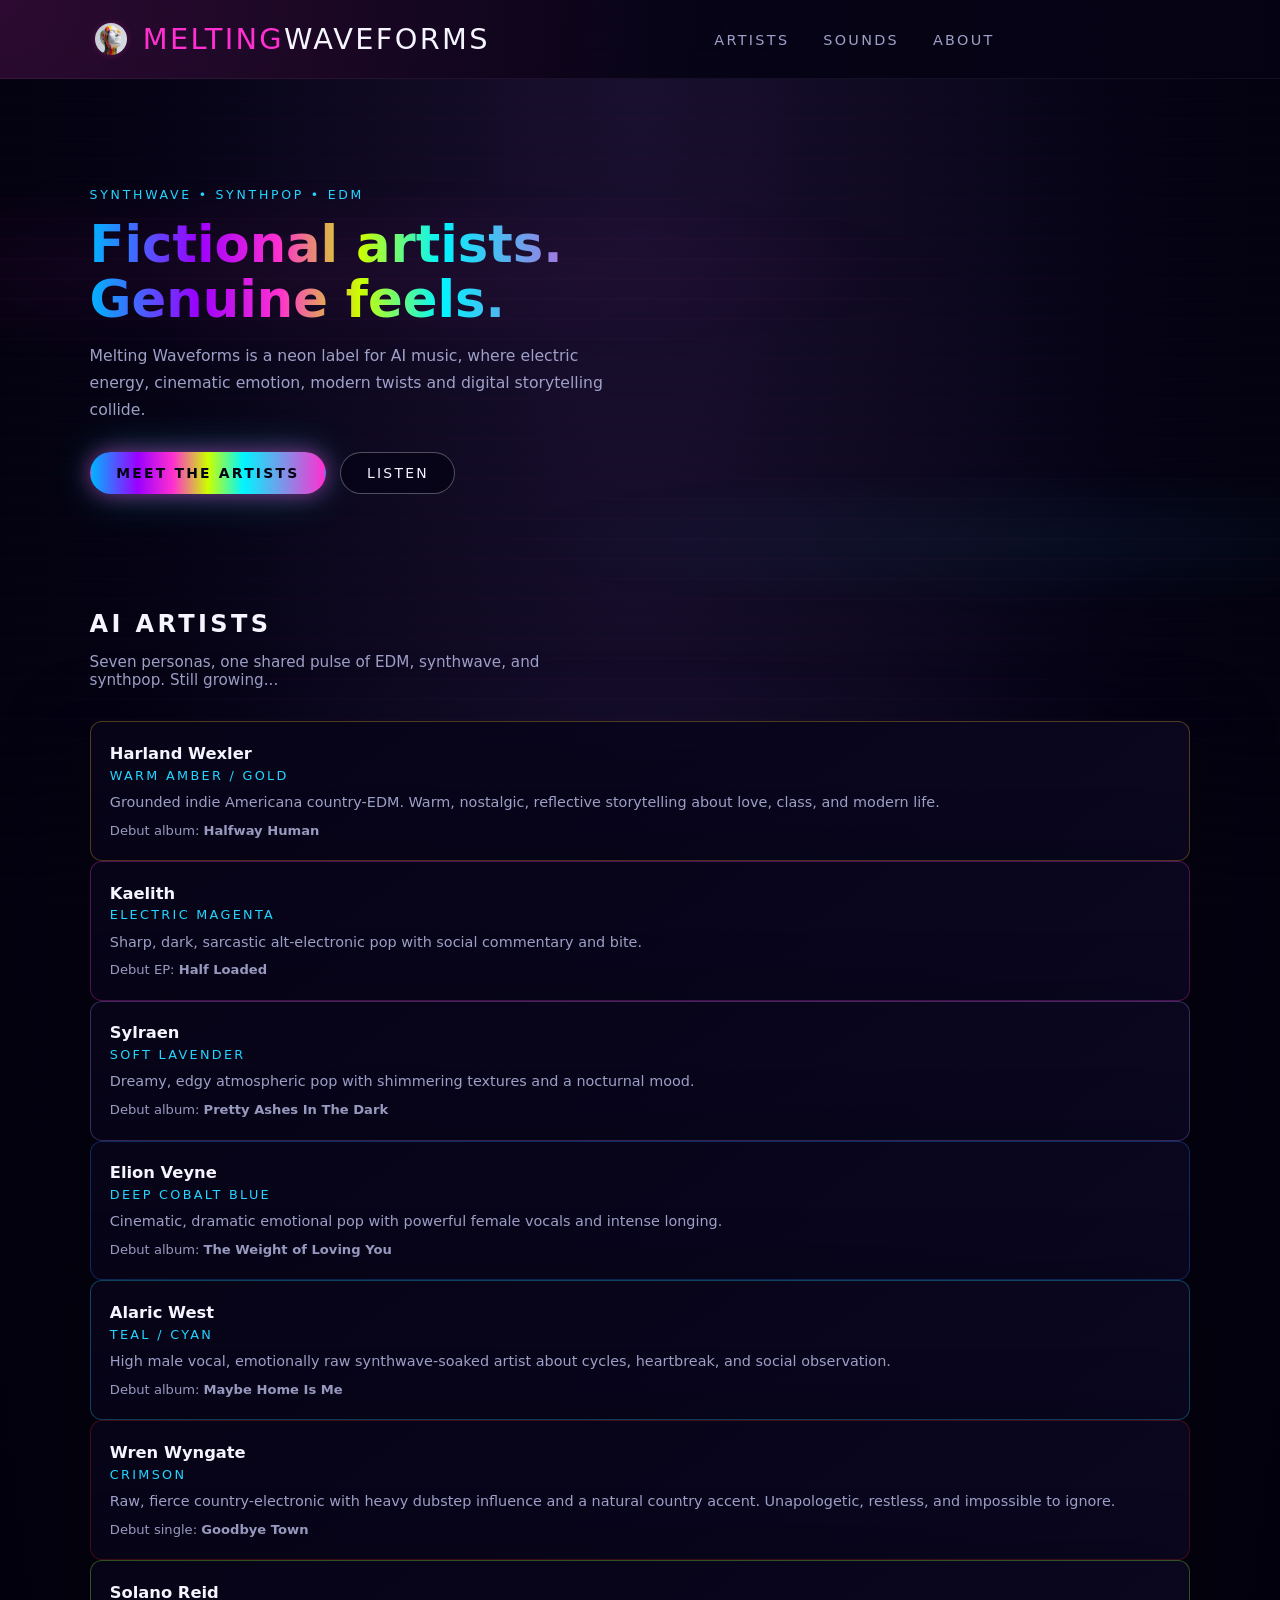
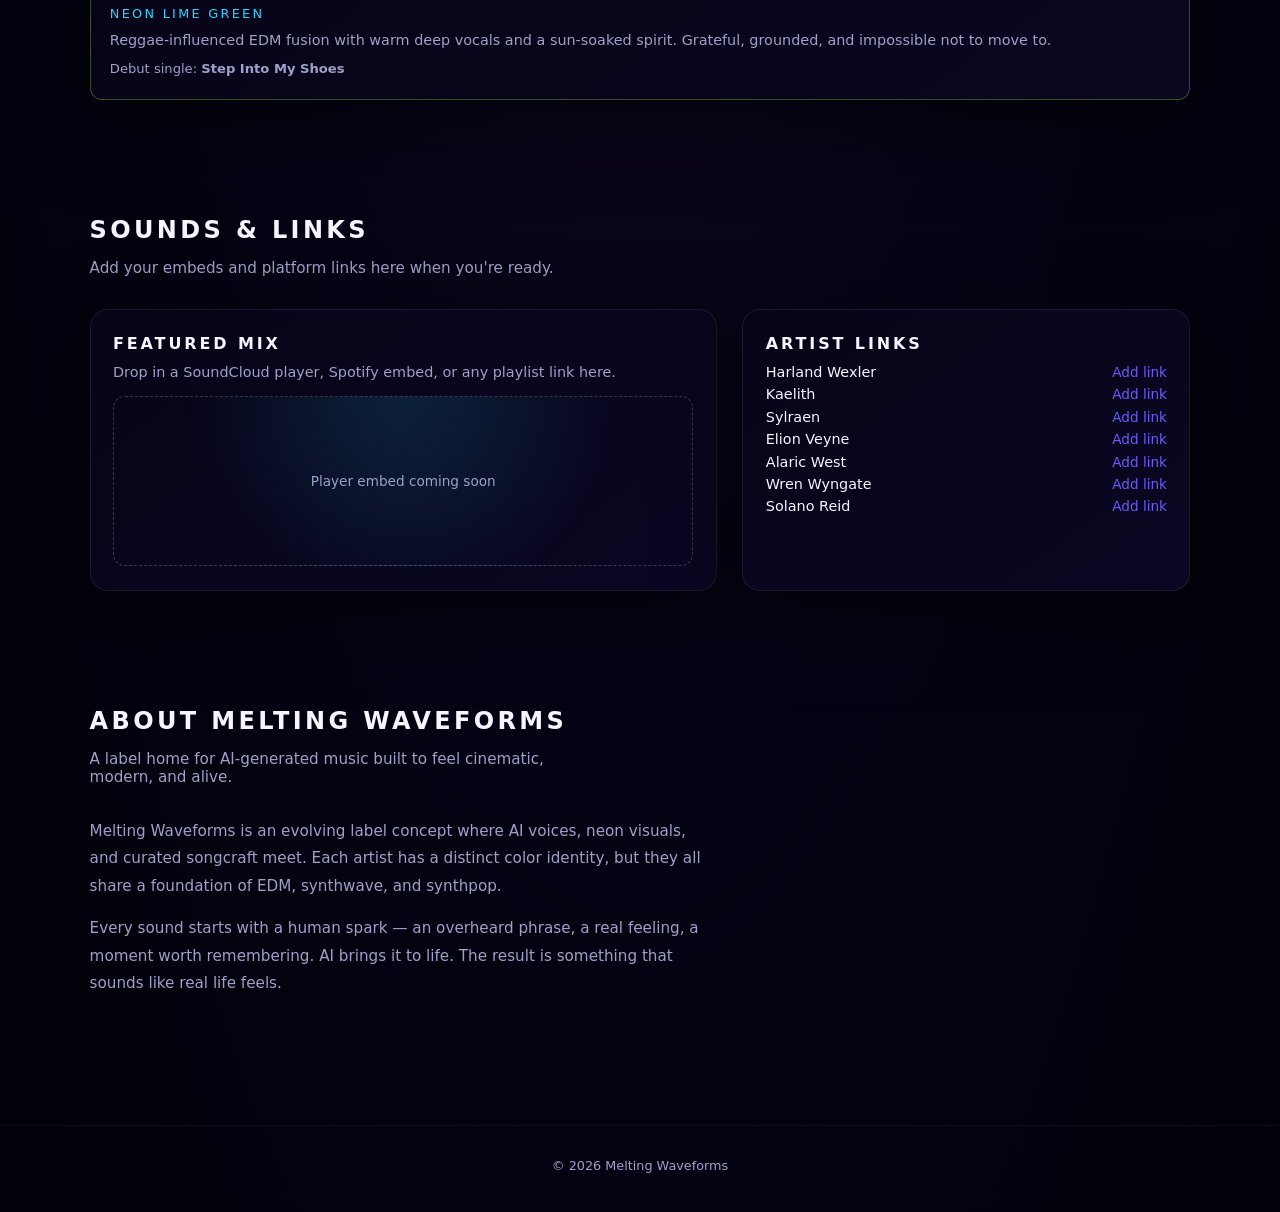
==== commit a0838413: "Update index.html" ====
--- a/index.html
+++ b/index.html
@@ -96,7 +96,7 @@
             High male vocal, emotionally raw synthwave-soaked artist about cycles, heartbreak,
             and social observation.
           </p>
-          <p class="artist-meta">Origin: <strong>Sibling, born in the south.</strong></p>
+          <p class="artist-meta">Debut album: <strong>Maybe Home Is Me</strong></p>
         </article>
         </a>
         <a href="wren.html" style="text-decoration: none; color: inherit;">
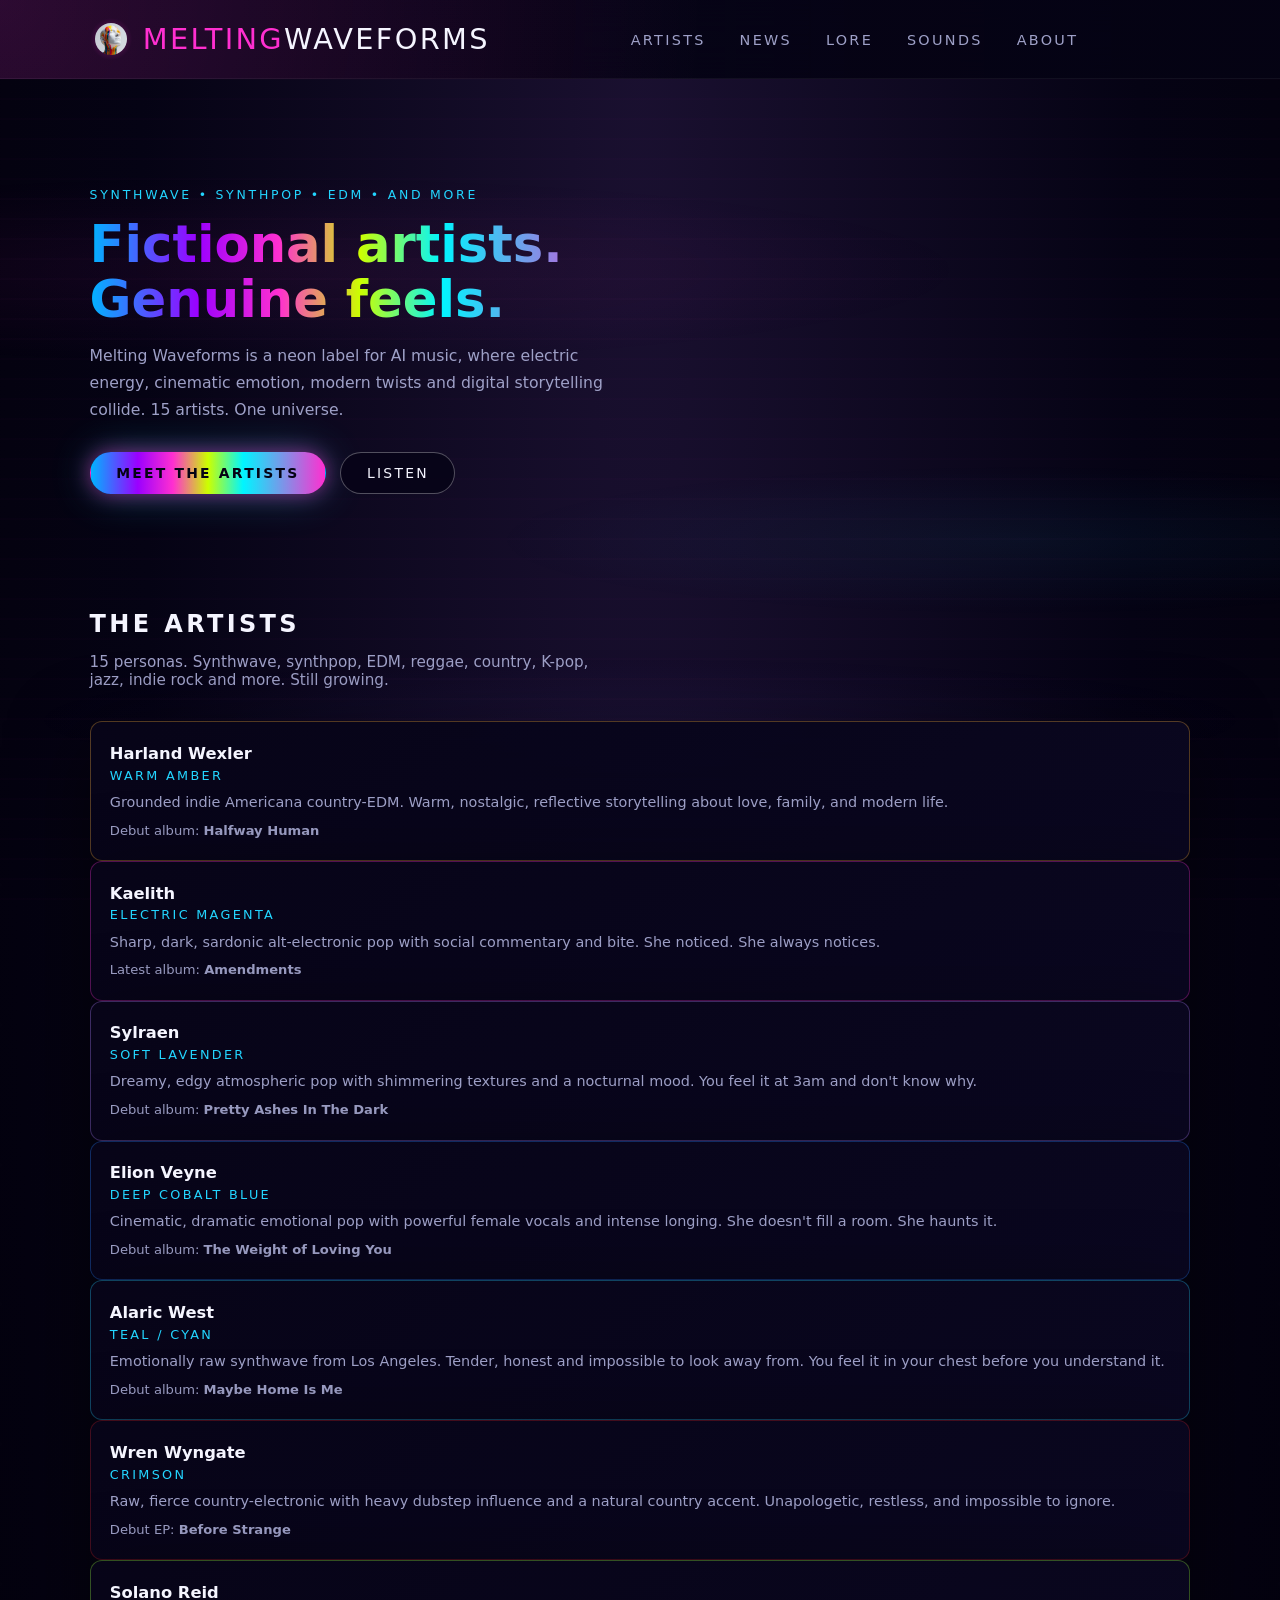
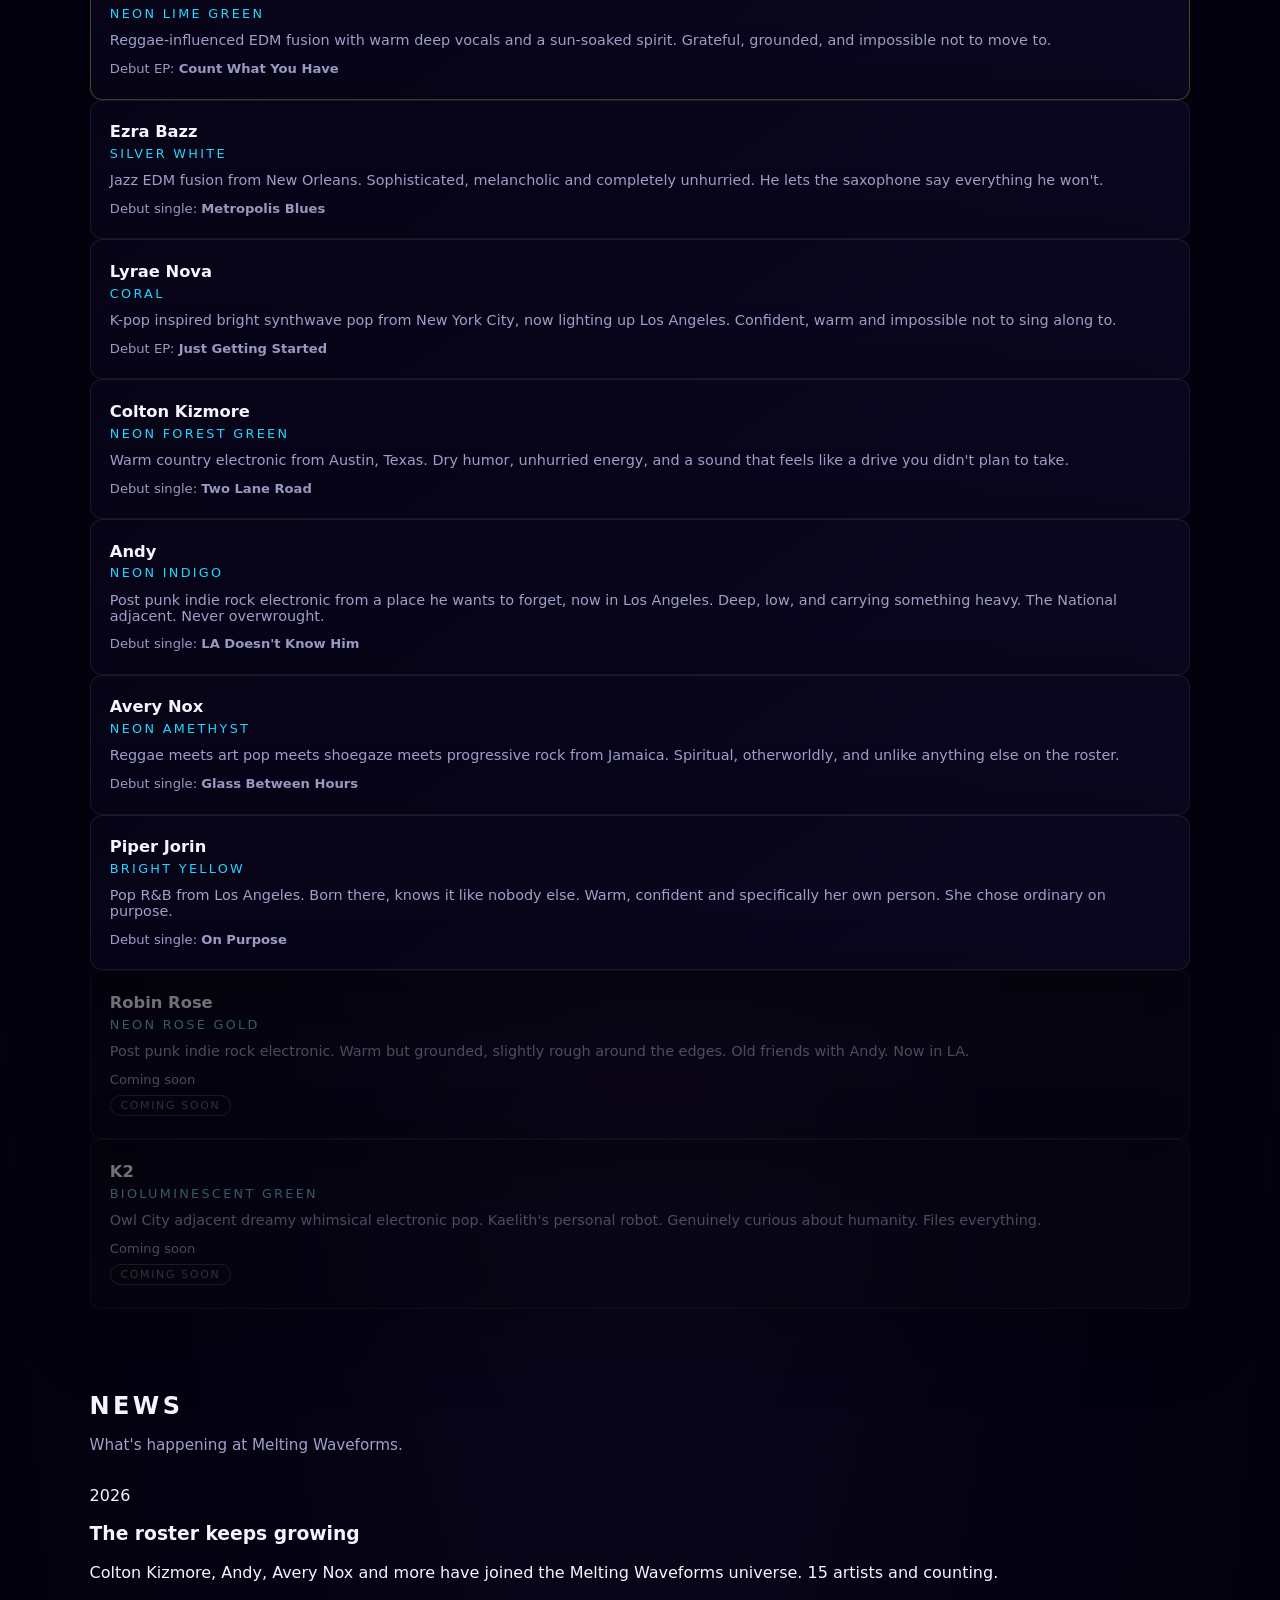
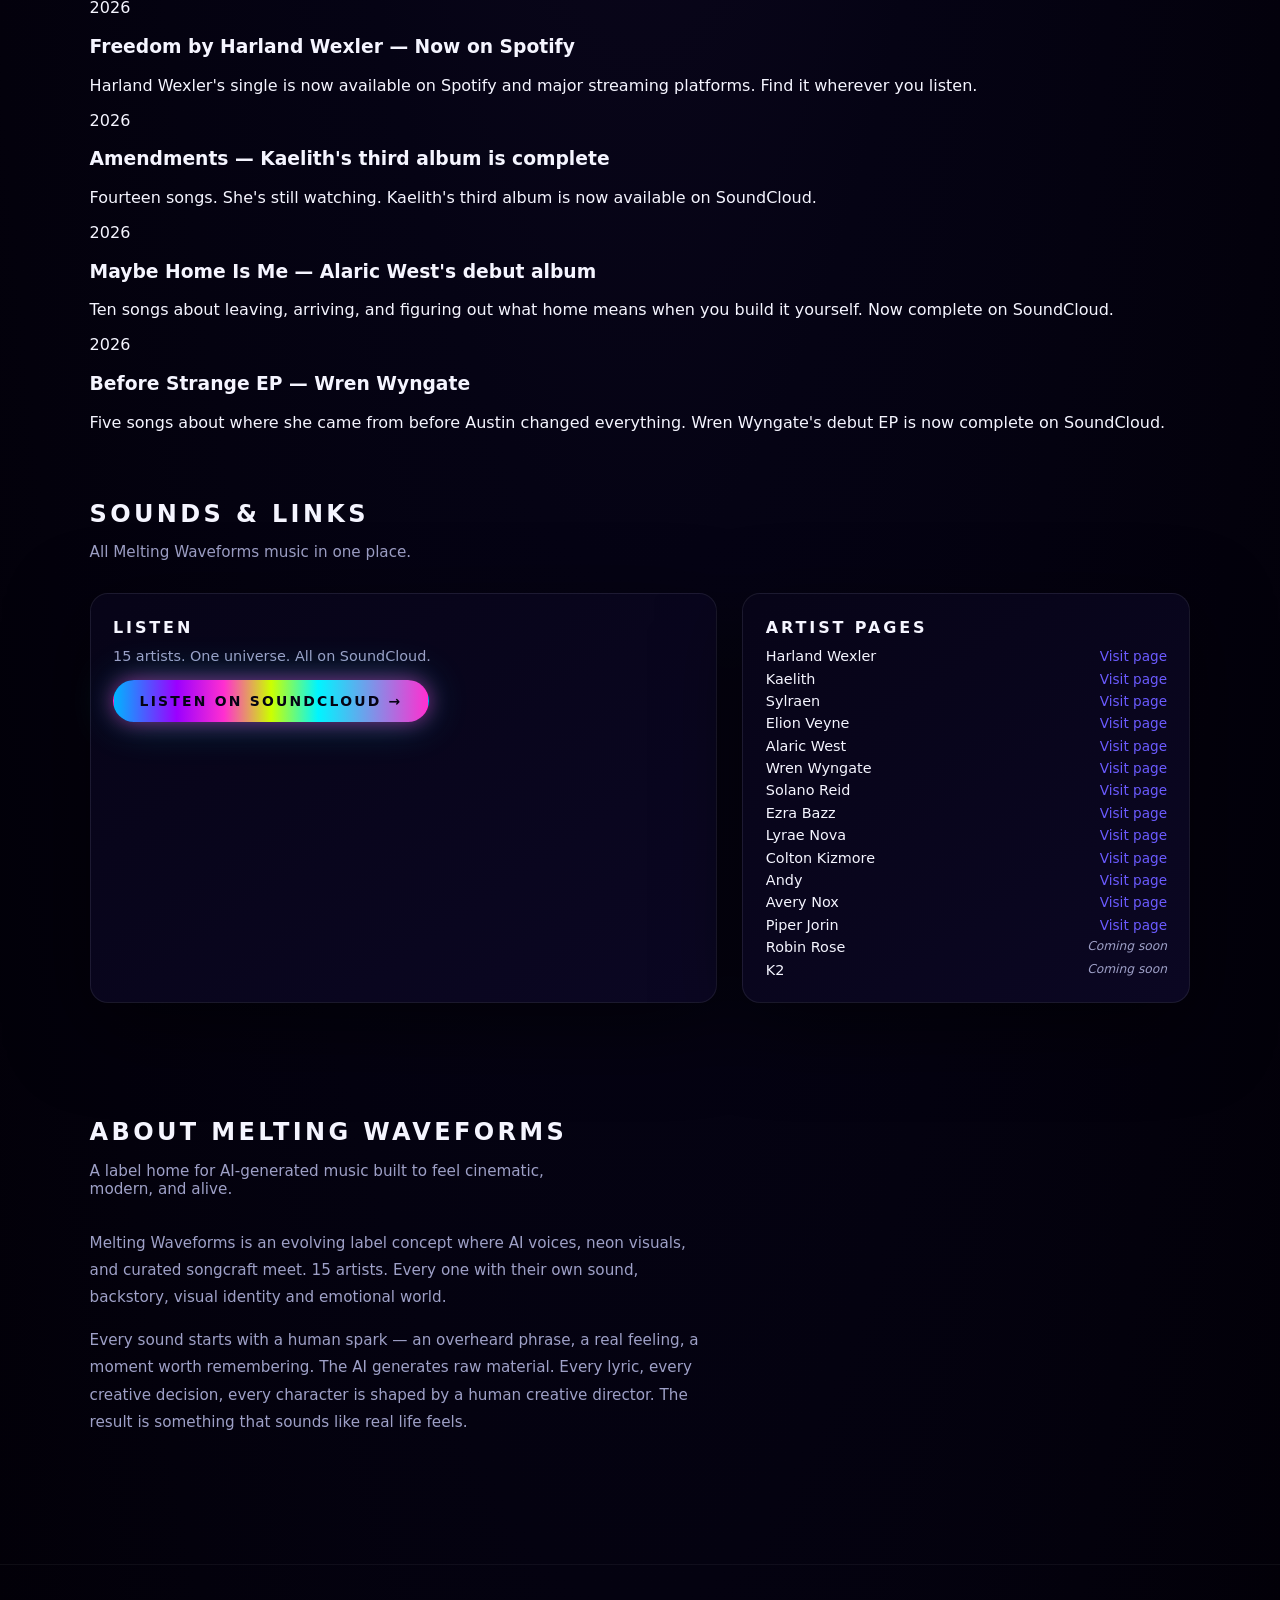
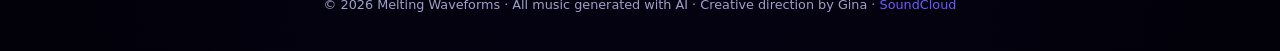
==== commit a9aeab9f: "Update index.html" ====
--- a/index.html
+++ b/index.html
@@ -1,14 +1,43 @@
 <!DOCTYPE html>
 <html lang="en">
 <head>
+  <!-- Google tag (gtag.js) -->
+  <script async src="https://www.googletagmanager.com/gtag/js?id=G-TZS1TSNKHJ"></script>
+  <script>
+    window.dataLayer = window.dataLayer || [];
+    function gtag(){dataLayer.push(arguments);}
+    gtag('js', new Date());
+    gtag('config', 'G-TZS1TSNKHJ');
+  </script>
   <meta charset="UTF-8" />
   <meta name="viewport" content="width=device-width, initial-scale=1.0" />
   <title>Melting Waveforms</title>
-  <meta name="description" content="Melting Waveforms exists somewhere between neon and static — a fictional(AI) label housing artists who sound like real life feels. Electronic at the core, human at the heart." />
+  <meta name="description" content="Melting Waveforms exists somewhere between neon and static — a fictional AI label housing artists who sound like real life feels. Electronic at the core, human at the heart." />
   <link rel="stylesheet" href="styles.css" />
   <link rel="preconnect" href="https://fonts.googleapis.com">
   <link rel="preconnect" href="https://fonts.gstatic.com" crossorigin>
   <link href="https://fonts.googleapis.com/css2?family=Space+Grotesk:wght@400;500;700&family=Oxanium:wght@500;700&display=swap" rel="stylesheet">
+  <style>
+    .artist-card.unreleased {
+      opacity: 0.45;
+      filter: grayscale(0.6);
+      cursor: default;
+      pointer-events: none;
+    }
+    .artist-card.unreleased .unreleased-badge {
+      display: inline-block;
+      font-size: 0.68rem;
+      text-transform: uppercase;
+      letter-spacing: 0.16em;
+      padding: 0.2rem 0.6rem;
+      border-radius: var(--radius-pill);
+      border: 1px solid rgba(255,255,255,0.2);
+      color: rgba(255,255,255,0.4);
+      margin-top: 0.5rem;
+    }
+    .unreleased-badge { display: none; }
+    .artist-card.unreleased .unreleased-badge { display: inline-block; }
+  </style>
 </head>
 <body>
   <div class="bg-grid"></div>
@@ -22,6 +51,8 @@
     </a>
     <nav class="nav">
       <a href="#artists">Artists</a>
+      <a href="news.html">News</a>
+      <a href="lore.html">Lore</a>
       <a href="#sounds">Sounds</a>
       <a href="#about">About</a>
     </nav>
@@ -30,11 +61,12 @@
   <main>
     <section class="hero" id="top">
       <div class="hero-content">
-        <p class="tagline">Synthwave • Synthpop • EDM</p>
+        <p class="tagline">Synthwave • Synthpop • EDM • And More</p>
         <h1 class="hero-title">Fictional artists. <br>Genuine feels.</h1>
         <p class="hero-subtitle">
           Melting Waveforms is a neon label for AI music, where electric energy,
           cinematic emotion, modern twists and digital storytelling collide.
+          15 artists. One universe.
         </p>
         <div class="hero-cta">
           <a class="btn primary" href="#artists">Meet the artists</a>
@@ -44,113 +76,213 @@
     </section>
 
     <section class="artists" id="artists">
-      <h2 class="section-title">AI Artists</h2>
+      <h2 class="section-title">The Artists</h2>
       <p class="section-subtitle">
-        Seven personas, one shared pulse of EDM, synthwave, and synthpop. Still growing...
+        15 personas. Synthwave, synthpop, EDM, reggae, country, K-pop, jazz, indie rock and more. Still growing.
       </p>
 
       <a href="harland.html" style="text-decoration: none; color: inherit;">
         <article class="artist-card artist-harland">
-        <h3>Harland Wexler</h3>
-        <p class="artist-tag">Warm amber / gold</p>
-        <p class="artist-desc">
-        Grounded indie Americana country-EDM. Warm, nostalgic, reflective storytelling
-        about love, class, and modern life.
-        </p>
-        <p class="artist-meta">Debut album: <strong>Halfway Human</strong></p>
-        </article>
-      </a>
+          <h3>Harland Wexler</h3>
+          <p class="artist-tag">Warm amber</p>
+          <p class="artist-desc">Grounded indie Americana country-EDM. Warm, nostalgic, reflective storytelling about love, family, and modern life.</p>
+          <p class="artist-meta">Debut album: <strong>Halfway Human</strong></p>
+        </article>
+      </a>
+
       <a href="kaelith.html" style="text-decoration: none; color: inherit;">
         <article class="artist-card artist-kaelith">
           <h3>Kaelith</h3>
           <p class="artist-tag">Electric magenta</p>
-          <p class="artist-desc">
-            Sharp, dark, sarcastic alt-electronic pop with social commentary and bite.
-          </p>
-          <p class="artist-meta">Debut EP: <strong>Half Loaded</strong></p>
-        </article>
-        </a>
-        
+          <p class="artist-desc">Sharp, dark, sardonic alt-electronic pop with social commentary and bite. She noticed. She always notices.</p>
+          <p class="artist-meta">Latest album: <strong>Amendments</strong></p>
+        </article>
+      </a>
+
+      <a href="sylraen.html" style="text-decoration: none; color: inherit;">
         <article class="artist-card artist-sylraen">
           <h3>Sylraen</h3>
           <p class="artist-tag">Soft lavender</p>
-          <p class="artist-desc">
-            Dreamy, edgy atmospheric pop with shimmering textures and a nocturnal mood.
-          </p>
+          <p class="artist-desc">Dreamy, edgy atmospheric pop with shimmering textures and a nocturnal mood. You feel it at 3am and don't know why.</p>
           <p class="artist-meta">Debut album: <strong>Pretty Ashes In The Dark</strong></p>
         </article>
-
+      </a>
+
+      <a href="elion.html" style="text-decoration: none; color: inherit;">
         <article class="artist-card artist-elion">
           <h3>Elion Veyne</h3>
           <p class="artist-tag">Deep cobalt blue</p>
-          <p class="artist-desc">
-            Cinematic, dramatic emotional pop with powerful female vocals and intense longing.
-          </p>
+          <p class="artist-desc">Cinematic, dramatic emotional pop with powerful female vocals and intense longing. She doesn't fill a room. She haunts it.</p>
           <p class="artist-meta">Debut album: <strong>The Weight of Loving You</strong></p>
         </article>
-        <a href="alaric.html" style="text-decoration: none; color: inherit;">
+      </a>
+
+      <a href="alaric.html" style="text-decoration: none; color: inherit;">
         <article class="artist-card artist-alaric">
           <h3>Alaric West</h3>
           <p class="artist-tag">Teal / cyan</p>
-          <p class="artist-desc">
-            High male vocal, emotionally raw synthwave-soaked artist about cycles, heartbreak,
-            and social observation.
-          </p>
+          <p class="artist-desc">Emotionally raw synthwave from Los Angeles. Tender, honest and impossible to look away from. You feel it in your chest before you understand it.</p>
           <p class="artist-meta">Debut album: <strong>Maybe Home Is Me</strong></p>
         </article>
-        </a>
-        <a href="wren.html" style="text-decoration: none; color: inherit;">
+      </a>
+
+      <a href="wren.html" style="text-decoration: none; color: inherit;">
         <article class="artist-card artist-wren">
           <h3>Wren Wyngate</h3>
           <p class="artist-tag">Crimson</p>
-          <p class="artist-desc">
-            Raw, fierce country-electronic with heavy dubstep influence and a natural
-            country accent. Unapologetic, restless, and impossible to ignore.
-          </p>
-          <p class="artist-meta">Debut single: <strong>Goodbye Town</strong></p>
-        </article>
-        </a>
-        <a href="solano.html" style="text-decoration: none; color: inherit;">
+          <p class="artist-desc">Raw, fierce country-electronic with heavy dubstep influence and a natural country accent. Unapologetic, restless, and impossible to ignore.</p>
+          <p class="artist-meta">Debut EP: <strong>Before Strange</strong></p>
+        </article>
+      </a>
+
+      <a href="solano.html" style="text-decoration: none; color: inherit;">
         <article class="artist-card artist-solano">
           <h3>Solano Reid</h3>
           <p class="artist-tag">Neon lime green</p>
-          <p class="artist-desc">
-            Reggae-influenced EDM fusion with warm deep vocals and a sun-soaked spirit.
-            Grateful, grounded, and impossible not to move to.
-          </p>
-          <p class="artist-meta">Debut single: <strong>Step Into My Shoes</strong></p>
-        </article>
-        </a>
+          <p class="artist-desc">Reggae-influenced EDM fusion with warm deep vocals and a sun-soaked spirit. Grateful, grounded, and impossible not to move to.</p>
+          <p class="artist-meta">Debut EP: <strong>Count What You Have</strong></p>
+        </article>
+      </a>
+
+      <a href="ezra.html" style="text-decoration: none; color: inherit;">
+        <article class="artist-card artist-ezra">
+          <h3>Ezra Bazz</h3>
+          <p class="artist-tag">Silver white</p>
+          <p class="artist-desc">Jazz EDM fusion from New Orleans. Sophisticated, melancholic and completely unhurried. He lets the saxophone say everything he won't.</p>
+          <p class="artist-meta">Debut single: <strong>Metropolis Blues</strong></p>
+        </article>
+      </a>
+
+      <a href="lyrae.html" style="text-decoration: none; color: inherit;">
+        <article class="artist-card artist-lyrae">
+          <h3>Lyrae Nova</h3>
+          <p class="artist-tag">Coral</p>
+          <p class="artist-desc">K-pop inspired bright synthwave pop from New York City, now lighting up Los Angeles. Confident, warm and impossible not to sing along to.</p>
+          <p class="artist-meta">Debut EP: <strong>Just Getting Started</strong></p>
+        </article>
+      </a>
+
+      <a href="colt.html" style="text-decoration: none; color: inherit;">
+        <article class="artist-card artist-colt">
+          <h3>Colton Kizmore</h3>
+          <p class="artist-tag">Neon forest green</p>
+          <p class="artist-desc">Warm country electronic from Austin, Texas. Dry humor, unhurried energy, and a sound that feels like a drive you didn't plan to take.</p>
+          <p class="artist-meta">Debut single: <strong>Two Lane Road</strong></p>
+        </article>
+      </a>
+
+      <a href="andy.html" style="text-decoration: none; color: inherit;">
+        <article class="artist-card artist-andy">
+          <h3>Andy</h3>
+          <p class="artist-tag">Neon indigo</p>
+          <p class="artist-desc">Post punk indie rock electronic from a place he wants to forget, now in Los Angeles. Deep, low, and carrying something heavy. The National adjacent. Never overwrought.</p>
+          <p class="artist-meta">Debut single: <strong>LA Doesn't Know Him</strong></p>
+        </article>
+      </a>
+
+      <a href="avery.html" style="text-decoration: none; color: inherit;">
+        <article class="artist-card artist-avery">
+          <h3>Avery Nox</h3>
+          <p class="artist-tag">Neon amethyst</p>
+          <p class="artist-desc">Reggae meets art pop meets shoegaze meets progressive rock from Jamaica. Spiritual, otherworldly, and unlike anything else on the roster.</p>
+          <p class="artist-meta">Debut single: <strong>Glass Between Hours</strong></p>
+        </article>
+      </a>
+
+      <a href="piper.html" style="text-decoration: none; color: inherit;">
+        <article class="artist-card artist-piper">
+          <h3>Piper Jorin</h3>
+          <p class="artist-tag">Bright yellow</p>
+          <p class="artist-desc">Pop R&B from Los Angeles. Born there, knows it like nobody else. Warm, confident and specifically her own person. She chose ordinary on purpose.</p>
+          <p class="artist-meta">Debut single: <strong>On Purpose</strong></p>
+        </article>
+      </a>
+
+      <article class="artist-card artist-robin unreleased">
+        <h3>Robin Rose</h3>
+        <p class="artist-tag">Neon rose gold</p>
+        <p class="artist-desc">Post punk indie rock electronic. Warm but grounded, slightly rough around the edges. Old friends with Andy. Now in LA.</p>
+        <p class="artist-meta">Coming soon</p>
+        <span class="unreleased-badge">Coming Soon</span>
+      </article>
+
+      <article class="artist-card artist-k2 unreleased">
+        <h3>K2</h3>
+        <p class="artist-tag">Bioluminescent green</p>
+        <p class="artist-desc">Owl City adjacent dreamy whimsical electronic pop. Kaelith's personal robot. Genuinely curious about humanity. Files everything.</p>
+        <p class="artist-meta">Coming soon</p>
+        <span class="unreleased-badge">Coming Soon</span>
+      </article>
+
+    </section>
+
+    <section class="announcements" id="news">
+      <div class="announcements-inner">
+        <h2 class="section-title">News</h2>
+        <p class="section-subtitle">What's happening at Melting Waveforms.</p>
+        <div class="announcements-list">
+
+          <article class="announcement-card">
+            <span class="announcement-date">2026</span>
+            <h3 class="announcement-headline">The roster keeps growing</h3>
+            <p class="announcement-body">Colton Kizmore, Andy, Avery Nox and more have joined the Melting Waveforms universe. 15 artists and counting.</p>
+          </article>
+
+          <article class="announcement-card">
+            <span class="announcement-date">2026</span>
+            <h3 class="announcement-headline">Freedom by Harland Wexler — Now on Spotify</h3>
+            <p class="announcement-body">Harland Wexler's single is now available on Spotify and major streaming platforms. Find it wherever you listen.</p>
+          </article>
+
+          <article class="announcement-card">
+            <span class="announcement-date">2026</span>
+            <h3 class="announcement-headline">Amendments — Kaelith's third album is complete</h3>
+            <p class="announcement-body">Fourteen songs. She's still watching. Kaelith's third album is now available on SoundCloud.</p>
+          </article>
+
+          <article class="announcement-card">
+            <span class="announcement-date">2026</span>
+            <h3 class="announcement-headline">Maybe Home Is Me — Alaric West's debut album</h3>
+            <p class="announcement-body">Ten songs about leaving, arriving, and figuring out what home means when you build it yourself. Now complete on SoundCloud.</p>
+          </article>
+
+          <article class="announcement-card">
+            <span class="announcement-date">2026</span>
+            <h3 class="announcement-headline">Before Strange EP — Wren Wyngate</h3>
+            <p class="announcement-body">Five songs about where she came from before Austin changed everything. Wren Wyngate's debut EP is now complete on SoundCloud.</p>
+          </article>
+
+        </div>
       </div>
     </section>
 
     <section class="sounds" id="sounds">
       <h2 class="section-title">Sounds & Links</h2>
-      <p class="section-subtitle">
-        Add your embeds and platform links here when you're ready.
-      </p>
-
+      <p class="section-subtitle">All Melting Waveforms music in one place.</p>
       <div class="sounds-layout">
         <div class="sounds-panel">
-          <h3>Featured mix</h3>
-          <p>
-            Drop in a SoundCloud player, Spotify embed, or any playlist link here.
-          </p>
-          <div class="player-placeholder">
-            <span>Player embed coming soon</span>
-          </div>
+          <h3>Listen</h3>
+          <p>15 artists. One universe. All on SoundCloud.</p>
+          <a href="https://soundcloud.com/melting-waveforms" target="_blank" class="btn primary">Listen on SoundCloud →</a>
         </div>
-
         <div class="link-list">
-          <h3>Artist links</h3>
+          <h3>Artist Pages</h3>
           <ul>
-            <li><span>Harland Wexler</span> <a href="#">Add link</a></li>
-            <li><span>Kaelith</span> <a href="#">Add link</a></li>
-            <li><span>Sylraen</span> <a href="#">Add link</a></li>
-            <li><span>Elion Veyne</span> <a href="#">Add link</a></li>
-            <li><span>Alaric West</span> <a href="#">Add link</a></li>
-            <li><span>Wren Wyngate</span> <a href="#">Add link</a></li>
-            <li><span>Solano Reid</span> <a href="#">Add link</a></li>
+            <li><span>Harland Wexler</span> <a href="harland.html">Visit page</a></li>
+            <li><span>Kaelith</span> <a href="kaelith.html">Visit page</a></li>
+            <li><span>Sylraen</span> <a href="sylraen.html">Visit page</a></li>
+            <li><span>Elion Veyne</span> <a href="elion.html">Visit page</a></li>
+            <li><span>Alaric West</span> <a href="alaric.html">Visit page</a></li>
+            <li><span>Wren Wyngate</span> <a href="wren.html">Visit page</a></li>
+            <li><span>Solano Reid</span> <a href="solano.html">Visit page</a></li>
+            <li><span>Ezra Bazz</span> <a href="ezra.html">Visit page</a></li>
+            <li><span>Lyrae Nova</span> <a href="lyrae.html">Visit page</a></li>
+            <li><span>Colton Kizmore</span> <a href="colt.html">Visit page</a></li>
+            <li><span>Andy</span> <a href="andy.html">Visit page</a></li>
+            <li><span>Avery Nox</span> <a href="avery.html">Visit page</a></li>
+            <li><span>Piper Jorin</span> <a href="piper.html">Visit page</a></li>
+            <li><span>Robin Rose</span> <em style="color: var(--muted); font-size: 0.85em;">Coming soon</em></li>
+            <li><span>K2</span> <em style="color: var(--muted); font-size: 0.85em;">Coming soon</em></li>
           </ul>
         </div>
       </div>
@@ -158,24 +290,14 @@
 
     <section class="about" id="about">
       <h2 class="section-title">About Melting Waveforms</h2>
-      <p class="section-subtitle">
-        A label home for AI-generated music built to feel cinematic, modern, and alive.
-      </p>
-      <p class="about-text">
-        Melting Waveforms is an evolving label concept where AI voices, neon visuals,
-        and curated songcraft meet. Each artist has a distinct color identity, but they all
-        share a foundation of EDM, synthwave, and synthpop.
-      </p>
-      <p class="about-text">
-        Every sound starts with a human spark — an overheard phrase, a real feeling,
-        a moment worth remembering. AI brings it to life. The result is something that
-        sounds like real life feels.
-      </p>
+      <p class="section-subtitle">A label home for AI-generated music built to feel cinematic, modern, and alive.</p>
+      <p class="about-text">Melting Waveforms is an evolving label concept where AI voices, neon visuals, and curated songcraft meet. 15 artists. Every one with their own sound, backstory, visual identity and emotional world.</p>
+      <p class="about-text">Every sound starts with a human spark — an overheard phrase, a real feeling, a moment worth remembering. The AI generates raw material. Every lyric, every creative decision, every character is shaped by a human creative director. The result is something that sounds like real life feels.</p>
     </section>
   </main>
 
   <footer class="site-footer">
-    <p>© <span id="year"></span> Melting Waveforms</p>
+    <p>© <span id="year"></span> Melting Waveforms · All music generated with AI · Creative direction by Gina · <a href="https://soundcloud.com/melting-waveforms" style="color: var(--accent-2); text-decoration: none;">SoundCloud</a></p>
   </footer>
 
   <script>
